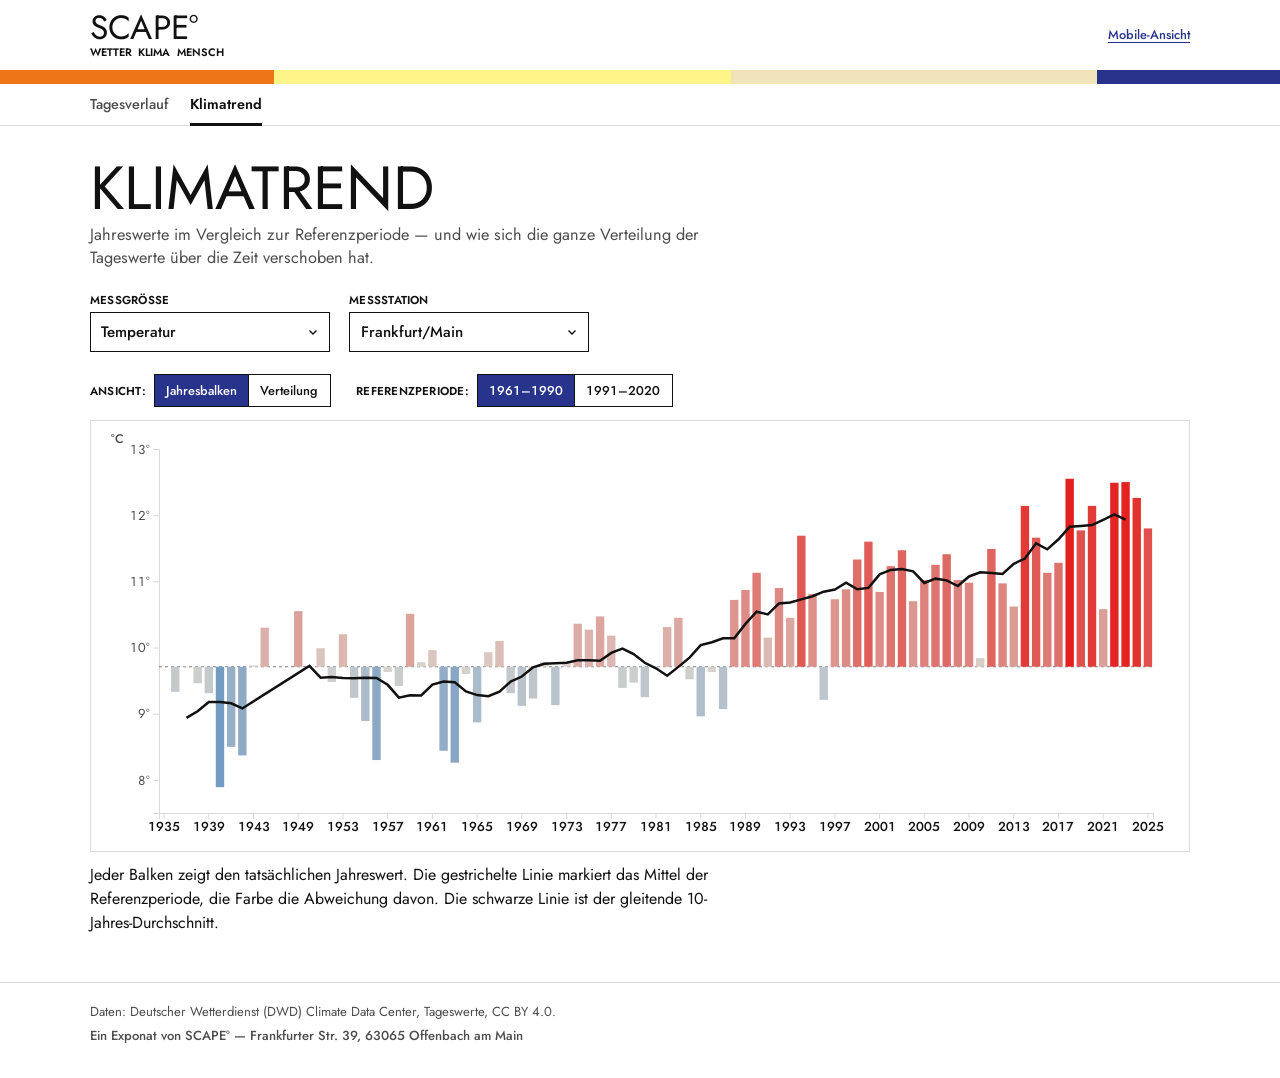
==== docs/trend.html @ 75c1dffa "Adapt UI to the SCAPE° corporate design - Text wordmark "SCAPE°" with the "Wetter Klima Mensch" clai" ====
<!DOCTYPE html>
<html lang="de">
<head>
<meta charset="UTF-8" />
<meta name="viewport" content="width=device-width, initial-scale=1.0" />
<title data-t="trend.pageTitle"></title>
<link rel="stylesheet" href="theme/theme.css" />
<link rel="stylesheet" href="css/style.css" />
<script>
  (function () {
    var mode;
    try {
      var stored = localStorage.getItem("scapeViewMode");
      mode = (stored === "mobile" || stored === "desktop") ? stored : null;
    } catch (e) {}
    if (!mode) {
      mode = window.matchMedia("(max-width: 699px)").matches ? "mobile" : "desktop";
    }
    document.documentElement.setAttribute("data-view", mode);
  })();
</script>
</head>
<body>

<div class="brand-bar">
  <div class="brand-wordmark">
    <span class="brand-logo" data-t-html="brand.nameHtml"></span>
    <span class="brand-sub" data-t="brand.claim"></span>
  </div>
  <button id="view-toggle" class="view-toggle" type="button"></button>
</div>

<div class="color-band" aria-hidden="true"><span></span><span></span><span></span><span></span></div>

<nav class="page-nav" data-t-aria="nav.ariaLabel">
  <a href="index.html" class="page-nav-link" data-t="nav.daily"></a>
  <a href="trend.html" class="page-nav-link active" aria-current="page" data-t="nav.trend"></a>
</nav>

<header class="app-header">
  <h1 data-t="trend.title"></h1>
  <p class="subtitle" data-t="trend.subtitle"></p>
</header>

<div class="picker-row">
  <div class="field-group">
    <label for="trend-variable-select" class="field-label" data-t="pickers.variable"></label>
    <select id="trend-variable-select" class="station-select">
      <option value="temperature" data-t="variables.temperature.label"></option>
      <option value="precipitation" data-t="variables.precipitation.label"></option>
      <option value="sunshine" data-t="variables.sunshine.label"></option>
    </select>
  </div>
  <div class="field-group">
    <label for="trend-station-select" class="field-label" data-t="pickers.station"></label>
    <select id="trend-station-select" class="station-select"></select>
  </div>
</div>

<main class="plot-shell">
  <div class="plot-toolbar">
    <div class="period-toggle-group">
      <span class="ref-period-label" data-t="trend.viewLabel"></span>
      <div class="period-toggle-row" id="trend-mode-toggle"></div>
    </div>
    <div class="period-toggle-group">
      <span class="ref-period-label" data-t="common.referencePeriodLabel"></span>
      <div class="period-toggle-row" id="trend-period-toggle"></div>
    </div>
    <div class="period-toggle-group" id="dist-season-group" style="display: none;">
      <span class="ref-period-label" data-t="trend.seasonLabel"></span>
      <div class="period-toggle-row season-toggle-row" id="dist-season-toggle"></div>
    </div>
  </div>

  <div class="chart-wrap" id="trend-annual-wrap">
    <svg id="trend-chart" role="img"></svg>
    <div id="trend-tooltip" class="tooltip" hidden></div>
  </div>
  <p class="compare-headline" id="trend-caption"></p>

  <div class="timeline-wrap" id="dist-timeline-wrap" style="display: none;">
    <div class="timeline-track-row">
      <span class="timeline-year-bound" id="dist-year-start">–</span>
      <input type="range" id="dist-year-slider" class="year-slider" min="0" max="0" value="0" step="1" data-t-aria="timeline.sliderAria" />
      <span class="timeline-year-bound" id="dist-year-end">–</span>
    </div>
    <div class="transport-controls">
      <button id="dist-prev-btn" class="step-btn" data-t-aria="timeline.prevAria">&#9664;</button>
      <button id="dist-play-btn" class="play-btn" data-t-aria="timeline.playAria">&#9654;</button>
      <button id="dist-next-btn" class="step-btn" data-t-aria="timeline.nextAria">&#9654;</button>
    </div>
  </div>

  <div class="chart-wrap" id="trend-distribution-wrap" style="display: none;">
    <div class="distribution-year-badge">
      <span class="num" id="distribution-year">–</span>
      <span class="sub" id="distribution-station-label"></span>
    </div>
    <svg id="distribution-chart" role="img"></svg>
  </div>
  <p class="compare-headline" id="dist-caption" style="display: none;"></p>
</main>

<footer class="app-footer">
  <p data-t="footer.data"></p>
  <p class="footer-scape" data-t="footer.credit"></p>
</footer>

<script src="theme/theme.js"></script>
<script src="content/texts.de.js"></script>
<script src="js/texts.js"></script>
<script src="js/vendor/d3.v7.min.js"></script>
<script src="js/variable-config.js"></script>
<script src="js/annual-trend-plot.js"></script>
<script src="js/distribution-plot.js"></script>
<script src="js/trend.js"></script>
</body>
</html>
---- docs/theme/theme.css ----
/* Design tokens for both pages, following the SCAPE° corporate design
   (Bureau Mitte für SCAPE°). css/style.css only references these variables,
   so restyling means editing this file alone. Chart data colours live in
   theme/theme.js, because the charts compute with them in JS.

   CD in short: black Founders Grotesk on white, flat rectangular colour
   fields that pair a strong tone with pastels, no rounded corners, no
   shadows or gradients. */

@font-face {
  font-family: "Jost";
  font-style: normal;
  font-weight: 100 900;
  font-display: swap;
  src: url("../fonts/jost-latin.woff2") format("woff2");
}

:root {
  /* Typeface ------------------------------------------------------------- */
  /* Founders Grotesk is the brand face; Jost is a free, similar geometric
     grotesque. Put "Founders Grotesk" first if you have a web licence. */
  --font: "Founders Grotesk", "Jost", "Futura", "Century Gothic", "Helvetica Neue", Arial, sans-serif;
  --heading-case: uppercase;  /* large headings and the wordmark claim */

  /* Surfaces ------------------------------------------------------------- */
  --surface: #ffffff;         /* page background, charts, controls */
  --highlight: #E0E5F5;       /* readout strip (year, mean, deviation) */
  --panel: #F2E4BA;           /* period comparison section */
  --panel-alt: #FDF6B7;       /* hover fill on controls */

  /* Ink (text) ----------------------------------------------------------- */
  --ink: #111111;             /* primary text, reference line in charts */
  --ink-muted: #4d4d4d;       /* secondary text, labels (8.4:1 on white) */
  --ink-inverse: #ffffff;     /* text on accent/ink backgrounds */

  /* Rules ---------------------------------------------------------------- */
  --rule: #111111;            /* outlines of controls and panels */
  --rule-soft: #d9d9d9;       /* chart frames, gridlines, separators */

  /* Interaction ---------------------------------------------------------- */
  --accent: #28348B;          /* active toggle, slider, play button, links */
  --accent-hover: #0253A0;
  --focus: #EE7518;           /* keyboard focus ring */

  /* Overlays ------------------------------------------------------------- */
  --backdrop: rgba(17, 17, 17, 0.45);
  --shadow: none;
  --tooltip-bg: #111111;
  --tooltip-ink: #ffffff;
  --tooltip-cold: #98B8DD;    /* "coldest/least" line in day tooltips */
  --tooltip-warm: #EF887F;    /* "warmest/most" line in day tooltips */

  /* Colour band under the brand bar (CD "Gestaltungsebene 1") ------------ */
  --band-1: #EE7518;
  --band-2: #FFF487;
  --band-3: #F2E4BA;
  --band-4: #28348B;

  /* Shape ---------------------------------------------------------------- */
  --radius-sm: 0;             /* buttons, inputs, segmented controls */
  --radius: 0;                /* panels, charts, dialogs */
  --tap: 44px;                /* minimum comfortable touch target */
}
---- docs/css/style.css ----
/* Layout and components for both pages. Every colour, font, radius and
   shadow is a variable from theme/theme.css - change the look there, not
   here. */

* { box-sizing: border-box; }

html, body {
  margin: 0;
  padding: 0;
  background: var(--surface);
  color: var(--ink);
  font-family: var(--font);
  -webkit-tap-highlight-color: transparent;
}

p { margin: 0; }

:focus-visible { outline: 2px solid var(--focus); outline-offset: 2px; }

/* ==========================================================================
   Base styles = mobile / vertical phone (the primary target).
   Everything under [data-view="desktop"] further down overrides these for
   larger screens or when a visitor explicitly picks the desktop view.
   ========================================================================== */

/* ---- Brand bar ---------------------------------------------------------- */

.brand-bar {
  display: flex;
  align-items: center;
  justify-content: space-between;
  gap: 0.5rem;
  padding: 0.7rem 1rem 0.6rem;
}

.brand-wordmark {
  display: inline-flex;
  flex-direction: column;
  min-width: 0;
}

.brand-logo {
  font-weight: 400;
  font-size: 1.6rem;
  line-height: 0.95;
  letter-spacing: 0.005em;
  white-space: nowrap;
}

/* The claim runs across the full width of the wordmark, as in the CD. */
.brand-sub {
  margin-top: 0.2rem;
  font-size: 0.55rem;
  font-weight: 600;
  line-height: 1;
  text-transform: var(--heading-case);
  text-align: justify;
  text-align-last: justify;
  white-space: nowrap;
  word-spacing: 0.3em;
}

/* ---- Colour band -------------------------------------------------------- */

.color-band {
  display: flex;
  height: 10px;
}
.color-band span:nth-child(1) { flex: 3; background: var(--band-1); }
.color-band span:nth-child(2) { flex: 5; background: var(--band-2); }
.color-band span:nth-child(3) { flex: 4; background: var(--band-3); }
.color-band span:nth-child(4) { flex: 2; background: var(--band-4); }

.view-toggle {
  appearance: none;
  border: none;
  background: none;
  color: var(--accent);
  padding: 0.4rem 0;
  font-family: var(--font);
  font-weight: 500;
  font-size: 0.8rem;
  text-decoration: underline;
  text-underline-offset: 3px;
  cursor: pointer;
  flex: none;
  white-space: nowrap;
}
.view-toggle:hover { color: var(--accent-hover); }

/* ---- Page tabs ---------------------------------------------------------- */

.page-nav {
  display: flex;
  gap: 1.4rem;
  padding: 0 1rem;
  border-bottom: 1px solid var(--rule-soft);
}

.page-nav-link {
  text-decoration: none;
  font-weight: 500;
  font-size: 0.9rem;
  color: var(--ink-muted);
  padding: 0.65rem 0 0.55rem;
  border-bottom: 3px solid transparent;
  margin-bottom: -1px;
}
.page-nav-link:hover { color: var(--ink); }
.page-nav-link.active { color: var(--ink); font-weight: 600; border-bottom-color: var(--ink); }

/* ---- Header and pickers ------------------------------------------------- */

.app-header {
  padding: 1rem 1rem 0.2rem;
}

.app-header h1 {
  margin: 0;
  font-weight: 400;
  font-size: clamp(1.7rem, 8vw, 2.2rem);
  line-height: 1;
  text-transform: var(--heading-case);
}

.subtitle {
  margin-top: 0.3rem;
  max-width: 40rem;
  color: var(--ink-muted);
  font-size: 0.88rem;
  line-height: 1.4;
}

.picker-row {
  display: flex;
  flex-wrap: wrap;
  align-items: flex-end;
  gap: 0.6rem;
  padding: 0.8rem 1rem 0.4rem;
}

.field-group {
  display: flex;
  flex-direction: column;
  align-items: flex-start;
  gap: 0.25rem;
  flex: 1 1 0;
  min-width: 8rem;
}

.field-label {
  font-size: 0.72rem;
  font-weight: 600;
  letter-spacing: 0.02em;
  text-transform: var(--heading-case);
  color: var(--ink);
}

.field-with-info {
  display: flex;
  align-items: center;
  gap: 0.35rem;
  width: 100%;
}

.station-select {
  appearance: none;
  -webkit-appearance: none;
  border: 1px solid var(--rule);
  background: var(--surface) url("data:image/svg+xml,%3Csvg xmlns='http://www.w3.org/2000/svg' viewBox='0 0 20 20'%3E%3Cpath fill='none' stroke='%23111111' stroke-width='2' d='M5 8l5 5 5-5'/%3E%3C/svg%3E") no-repeat right 0.55rem center / 14px;
  color: var(--ink);
  padding: 0.45rem 1.9rem 0.45rem 0.65rem;
  min-height: 40px;
  width: 100%;
  border-radius: var(--radius-sm);
  font-family: var(--font);
  font-weight: 500;
  font-size: 0.9rem;
  cursor: pointer;
  overflow: hidden;
  text-overflow: ellipsis;
  white-space: nowrap;
}
.station-select:hover { background-color: var(--panel-alt); }

.info-btn {
  appearance: none;
  flex: none;
  width: 40px;
  height: 40px;
  border-radius: var(--radius-sm);
  border: 1px solid var(--rule);
  background: var(--surface);
  color: var(--ink);
  font-family: var(--font);
  font-weight: 600;
  font-size: 0.9rem;
  line-height: 1;
  cursor: pointer;
  display: flex;
  align-items: center;
  justify-content: center;
}
.info-btn:hover { background: var(--panel-alt); }

.info-btn.small {
  width: 28px;
  height: 28px;
  font-size: 0.8rem;
}

/* ---- Info dialog -------------------------------------------------------- */

.info-popover-backdrop {
  position: fixed;
  inset: 0;
  background: var(--backdrop);
  z-index: 20;
}

.info-popover {
  position: fixed;
  left: 0.75rem;
  right: 0.75rem;
  top: 50%;
  transform: translateY(-50%);
  max-width: 28rem;
  margin: 0 auto;
  background: var(--surface);
  border: 1px solid var(--rule);
  border-top: 10px solid var(--band-1);
  border-radius: var(--radius);
  box-shadow: var(--shadow);
  padding: 0.9rem 1.1rem 1.1rem;
  z-index: 21;
}

.info-popover-header {
  display: flex;
  align-items: flex-start;
  justify-content: space-between;
  gap: 0.6rem;
  margin-bottom: 0.6rem;
}

.info-popover-title {
  font-weight: 600;
  font-size: 1.05rem;
  color: var(--ink);
}

.info-popover-close {
  appearance: none;
  border: none;
  background: none;
  color: var(--ink-muted);
  font-size: 1.4rem;
  line-height: 1;
  cursor: pointer;
  padding: 0 0.2rem;
  flex: none;
}
.info-popover-close:hover { color: var(--ink); }

.info-popover-body {
  font-size: 0.9rem;
  line-height: 1.55;
  color: var(--ink-muted);
  max-height: 60vh;
  overflow-y: auto;
}
.info-popover-body p { margin: 0 0 0.7rem; }
.info-popover-body p:last-child { margin-bottom: 0; }
.info-popover-body p strong { color: var(--ink); }

.info-popover-dl {
  margin: 0;
  display: grid;
  grid-template-columns: auto 1fr;
}
.info-popover-dl dt,
.info-popover-dl dd {
  padding: 0.4rem 0;
  border-bottom: 1px solid var(--rule-soft);
}
.info-popover-dl dt { color: var(--ink-muted); padding-right: 1rem; }
.info-popover-dl dd {
  margin: 0;
  color: var(--ink);
  font-weight: 500;
  text-align: right;
  font-variant-numeric: tabular-nums;
}

/* ---- Main area ---------------------------------------------------------- */

.plot-shell {
  padding: 0 1rem 2rem;
}

.plot-toolbar {
  display: flex;
  flex-direction: column;
  align-items: flex-start;
  gap: 0.6rem;
  margin: 0.6rem 0 0.6rem;
}

.period-toggle-group {
  display: flex;
  align-items: center;
  gap: 0.5rem;
  flex-wrap: wrap;
}

.ref-period-label {
  font-size: 0.72rem;
  font-weight: 600;
  letter-spacing: 0.02em;
  text-transform: var(--heading-case);
  color: var(--ink);
  white-space: nowrap;
}

/* Segmented control: the buttons of one group share a single outline. */
.period-toggle-row {
  display: inline-flex;
  flex-wrap: nowrap;
  border: 1px solid var(--rule);
  border-radius: var(--radius-sm);
  overflow: hidden;
}

/* Five seasons don't fit in one row on narrow screens. */
.period-toggle-row.season-toggle-row { flex-wrap: wrap; }

.period-toggle-btn {
  appearance: none;
  font-family: var(--font);
  font-weight: 500;
  font-size: 0.8rem;
  color: var(--ink);
  background: var(--surface);
  border: none;
  border-left: 1px solid var(--rule);
  padding: 0.38rem 0.7rem;
  cursor: pointer;
  white-space: nowrap;
  font-variant-numeric: tabular-nums;
}
.period-toggle-btn:first-child { border-left: none; }
.period-toggle-btn:hover { color: var(--ink); background: var(--panel-alt); }
.period-toggle-btn.active { color: var(--ink-inverse); background: var(--accent); }
.period-toggle-btn:focus-visible { outline-offset: -3px; }

/* ---- Readout strip (year, mean, deviation) ------------------------------ */

.deviation-badge {
  background: var(--highlight);
  padding: 0.55rem 0.9rem;
  display: flex;
  align-items: center;
  justify-content: space-between;
  gap: 0.6rem;
  width: 100%;
}

/* Fixed-width numeric slots so the badge never resizes as the slider moves
   through years/stations with differing digit counts or +/- signs. */
.deviation-year {
  flex: none;
  min-width: 2.8rem;
  font-size: 1.15rem;
  font-weight: 600;
  color: var(--ink);
  font-variant-numeric: tabular-nums;
}

.deviation-stats {
  display: flex;
  gap: 1.2rem;
  justify-content: flex-end;
}

.stat-block {
  display: flex;
  flex-direction: column;
  align-items: flex-end;
  text-align: right;
}

.stat-label {
  font-size: 0.72rem;
  color: var(--ink);
}

.deviation-mean,
.deviation-value {
  display: inline-block;
  min-width: 7.5ch;
  font-size: clamp(1.15rem, 5.5vw, 1.5rem);
  font-weight: 600;
  line-height: 1.15;
  font-variant-numeric: tabular-nums;
}
.deviation-mean { color: var(--ink); }

/* ---- Legends ------------------------------------------------------------ */

.colorbar-row,
.bar-legend-row {
  display: flex;
  flex-wrap: wrap;
  align-items: center;
  gap: 0.4rem 0.6rem;
  font-size: 0.78rem;
  color: var(--ink-muted);
  margin-bottom: 0.4rem;
}

#legend-gradient { display: block; }

.colorbar-vs {
  display: inline-flex;
  align-items: center;
  gap: 0.3rem;
  white-space: nowrap;
}

.line-swatch {
  display: inline-block;
  width: 16px;
  height: 0;
  border-top: 2.5px solid var(--ink);
}

.bar-legend-row { gap: 1.2rem; }
.bar-legend-item { display: inline-flex; align-items: center; gap: 0.4rem; }
.bar-legend-item .swatch-box {
  display: inline-block;
  width: 12px;
  height: 12px;
}

/* ---- Charts ------------------------------------------------------------- */

.chart-wrap {
  position: relative;
  background: var(--surface);
  border: 1px solid var(--rule-soft);
  border-radius: var(--radius);
  padding: 0.4rem 0.3rem;
}

#chart,
#chart-bar,
#trend-chart,
#distribution-chart {
  width: 100%;
  height: clamp(300px, 46vh, 420px);
  display: block;
  touch-action: pan-y;
}

.month-group-overlay,
.trend-bar-overlay { fill: transparent; cursor: pointer; }

.bar-period { opacity: 0.6; }

.year-strand {
  fill: none;
  stroke-width: 1.1;
  opacity: 0.27;
  transition: opacity 0.2s ease, stroke-width 0.2s ease;
}
.year-strand.dimmed { opacity: 0.043; }
.year-strand.highlighted { opacity: 1; stroke-width: 2.6; }

.anomaly-area { pointer-events: none; opacity: 0.16; }

.period-line { fill: none; stroke-width: 2.5; stroke: var(--ink); }

.zero-line {
  stroke: var(--ink-muted);
  stroke-width: 1;
  stroke-dasharray: 3 3;
  opacity: 0.7;
}

.trend-line { stroke: var(--ink); stroke-width: 2.5; }

.dist-ref-area { fill: var(--ink-muted); opacity: 0.08; stroke: none; }
.dist-ref-line { fill: none; stroke: var(--ink-muted); stroke-width: 2; stroke-dasharray: 5 4; }
.dist-year-area { opacity: 0.85; }
.dist-year-line { fill: none; stroke: var(--ink); stroke-width: 2.5; }

.dist-mean-line {
  stroke: var(--ink);
  stroke-width: 1.5;
  stroke-dasharray: 1 3;
  stroke-linecap: round;
  opacity: 0.8;
}
.dist-mean-label { fill: var(--ink); font-family: var(--font); font-size: 11px; font-weight: 600; }

.distribution-year-badge {
  position: absolute;
  top: 0.6rem;
  right: 0.7rem;
  text-align: right;
  pointer-events: none;
}
.distribution-year-badge .num {
  display: block;
  font-size: clamp(1.6rem, 8vw, 2.2rem);
  font-weight: 600;
  color: var(--ink);
  line-height: 1;
  font-variant-numeric: tabular-nums;
}
.distribution-year-badge .sub {
  display: block;
  margin-top: 0.2rem;
  font-size: 0.72rem;
  color: var(--ink-muted);
}

.axis text { fill: var(--ink-muted); font-family: var(--font); font-size: 12px; font-variant-numeric: tabular-nums; }
.axis path, .axis line { stroke: var(--rule-soft); }
.axis.month-axis text { fill: var(--ink); font-size: 11px; font-weight: 500; }
.axis-unit-label { fill: var(--ink-muted); font-family: var(--font); font-size: 11.5px; font-weight: 500; }

.day-guide {
  stroke: var(--ink);
  stroke-width: 1;
  stroke-dasharray: 3 3;
  opacity: 0.4;
  pointer-events: none;
}

.tooltip {
  position: absolute;
  pointer-events: none;
  background: var(--tooltip-bg);
  color: var(--tooltip-ink);
  border-radius: var(--radius-sm);
  padding: 0.5rem 0.7rem;
  font-size: 0.8rem;
  line-height: 1.4;
  max-width: 200px;
  font-variant-numeric: tabular-nums;
  z-index: 5;
}
.tooltip b { font-weight: 600; }
.tooltip .tt-cold { color: var(--tooltip-cold); }
.tooltip .tt-warm { color: var(--tooltip-warm); }

.hint-btn {
  appearance: none;
  display: inline-block;
  margin: 0.5rem 0 0;
  border: none;
  background: none;
  color: var(--accent);
  font-family: var(--font);
  font-size: 0.85rem;
  font-weight: 500;
  text-decoration: underline;
  text-underline-offset: 3px;
  cursor: pointer;
  padding: 0.2rem 0;
}
.hint-btn:hover { color: var(--accent-hover); }

/* ---- Timeline ----------------------------------------------------------- */

.timeline-wrap {
  display: flex;
  flex-direction: column;
  align-items: stretch;
  gap: 0.5rem;
  margin-bottom: 0.7rem;
  padding: 0.5rem 0;
  border-top: 1px solid var(--rule-soft);
  border-bottom: 1px solid var(--rule-soft);
}

.timeline-track-row {
  display: flex;
  align-items: center;
  gap: 0.6rem;
}

.timeline-year-bound {
  flex: none;
  font-size: 0.78rem;
  color: var(--ink-muted);
  font-variant-numeric: tabular-nums;
}

.transport-controls {
  display: flex;
  align-items: center;
  justify-content: center;
  gap: 0.4rem;
}

.play-btn,
.step-btn {
  appearance: none;
  height: 36px;
  border-radius: var(--radius-sm);
  font-size: 0.75rem;
  cursor: pointer;
  flex: none;
  display: flex;
  align-items: center;
  justify-content: center;
}

.play-btn {
  width: 52px;
  border: none;
  background: var(--accent);
  color: var(--ink-inverse);
  font-size: 0.85rem;
}
.play-btn:hover { background: var(--accent-hover); }
.play-btn.playing { background: var(--ink); }

.step-btn {
  width: 40px;
  border: 1px solid var(--rule);
  background: var(--surface);
  color: var(--ink);
}
.step-btn:hover { background: var(--panel-alt); }

.year-slider {
  flex: 1 1 auto;
  min-width: 0;
  accent-color: var(--accent);
  height: 6px;
}

/* ---- Period comparison -------------------------------------------------- */

.compare {
  margin: 2rem -1rem 0;
  padding: 1.2rem 1rem 1.3rem;
  background: var(--panel);
}

.compare h2 {
  margin: 0 0 0.4rem;
  font-size: 1.3rem;
  font-weight: 400;
  line-height: 1.05;
  text-transform: var(--heading-case);
}

.compare-headline {
  margin: 0 0 0.9rem;
  max-width: 40rem;
  font-size: 0.92rem;
  line-height: 1.5;
  color: var(--ink);
}
.compare-headline strong { color: var(--ink); font-weight: 600; }

/* Captions under the trend charts reuse .compare-headline. */
.chart-wrap + .compare-headline { margin-top: 0.7rem; }

.compare-legend {
  display: flex;
  flex-wrap: wrap;
  gap: 1.2rem;
  margin-bottom: 0.6rem;
  font-size: 0.8rem;
  color: var(--ink-muted);
}
.compare-legend-item { display: inline-flex; align-items: center; gap: 0.4rem; }
.compare-legend-item .swatch-line {
  display: inline-block;
  width: 18px;
  height: 0;
  border-top: 3px solid currentColor;
}
.compare-legend-item .swatch-box {
  display: inline-block;
  width: 12px;
  height: 12px;
  background: currentColor;
}

.compare-chart { width: 100%; height: auto; display: block; }

/* ---- Methodology links -------------------------------------------------- */

.methodology-links {
  display: flex;
  flex-direction: column;
  align-items: stretch;
  gap: 0.5rem;
  margin-top: 1.6rem;
}

.methodology-link-btn {
  appearance: none;
  border: 1px solid var(--rule);
  background: var(--surface);
  color: var(--ink);
  font-family: var(--font);
  font-weight: 500;
  font-size: 0.88rem;
  border-radius: var(--radius-sm);
  padding: 0.65rem 0.9rem;
  cursor: pointer;
  text-align: left;
  display: flex;
  justify-content: space-between;
  align-items: center;
  gap: 0.8rem;
}
.methodology-link-btn::after { content: "→"; }
.methodology-link-btn:hover { background: var(--panel-alt); }

/* ---- Footer ------------------------------------------------------------- */

.app-footer {
  color: var(--ink-muted);
  font-size: 0.78rem;
  line-height: 1.5;
  padding: 1.2rem 1rem 2rem;
  border-top: 1px solid var(--rule-soft);
}
.footer-scape { margin-top: 0.3rem; font-weight: 500; }

/* ==========================================================================
   Desktop view - applied when the viewport is wide (auto-detected) or when
   a visitor has explicitly picked the desktop view via the toggle button.
   Content sits in a left-aligned column of at most 1100px.
   ========================================================================== */

:root[data-view="desktop"] {
  --gutter: clamp(1rem, 4vw, 3rem);
}

:root[data-view="desktop"] .brand-bar,
:root[data-view="desktop"] .page-nav,
:root[data-view="desktop"] .app-header,
:root[data-view="desktop"] .picker-row,
:root[data-view="desktop"] .plot-shell,
:root[data-view="desktop"] .app-footer {
  padding-left: max(var(--gutter), calc((100% - 1100px) / 2));
  padding-right: max(var(--gutter), calc((100% - 1100px) / 2));
}

:root[data-view="desktop"] .brand-bar { padding-top: 0.75rem; padding-bottom: 0.75rem; }
:root[data-view="desktop"] .brand-logo { font-size: 2.1rem; }
:root[data-view="desktop"] .brand-sub { font-size: 0.68rem; }
:root[data-view="desktop"] .color-band { height: 14px; }

:root[data-view="desktop"] .app-header { padding-top: 2rem; }
:root[data-view="desktop"] .app-header h1 { font-size: clamp(2.6rem, 5vw, 3.8rem); }
:root[data-view="desktop"] .subtitle { font-size: 1.02rem; }

:root[data-view="desktop"] .picker-row { gap: 1.2rem; padding-top: 1.2rem; }
:root[data-view="desktop"] .field-group { flex: 0 0 auto; }
:root[data-view="desktop"] .station-select { width: auto; min-width: 15rem; font-size: 0.95rem; }

:root[data-view="desktop"] .plot-toolbar {
  flex-direction: row;
  align-items: center;
  flex-wrap: wrap;
  gap: 1rem 1.6rem;
  margin: 1rem 0 0.8rem;
}

:root[data-view="desktop"] .deviation-badge {
  flex: 0 0 auto;
  width: 26rem;
  padding: 0.6rem 1.1rem;
}

:root[data-view="desktop"] .deviation-mean,
:root[data-view="desktop"] .deviation-value { font-size: clamp(1.5rem, 3vw, 1.85rem); }

:root[data-view="desktop"] .chart-wrap { padding: 0.5rem clamp(0.25rem, 2vw, 1rem); }
:root[data-view="desktop"] #chart { height: clamp(340px, 55vh, 560px); }

:root[data-view="desktop"] .axis text { font-size: 13px; }
:root[data-view="desktop"] .axis.month-axis text { font-size: 13px; }
:root[data-view="desktop"] .axis-unit-label { font-size: 12.5px; }

:root[data-view="desktop"] .tooltip { padding: 0.55rem 0.8rem; font-size: 0.85rem; max-width: 230px; }

:root[data-view="desktop"] .timeline-wrap {
  flex-direction: row;
  align-items: center;
  gap: 1.2rem;
}
:root[data-view="desktop"] .timeline-track-row { flex: 1 1 auto; }
:root[data-view="desktop"] .transport-controls { flex: none; }

:root[data-view="desktop"] .info-popover {
  left: 50%;
  right: auto;
  width: 32rem;
  max-width: calc(100% - 2rem);
  transform: translate(-50%, -50%);
}

:root[data-view="desktop"] .compare { margin: 2.6rem 0 0; padding: 1.6rem clamp(1rem, 3vw, 2rem) 1.8rem; }
:root[data-view="desktop"] .compare h2 { font-size: 1.8rem; }
:root[data-view="desktop"] .compare-headline { font-size: 1rem; }

:root[data-view="desktop"] .methodology-links { flex-direction: row; margin-top: 2rem; }
:root[data-view="desktop"] .methodology-link-btn { flex: 0 1 22rem; }

:root[data-view="desktop"] .app-footer { font-size: 0.82rem; }
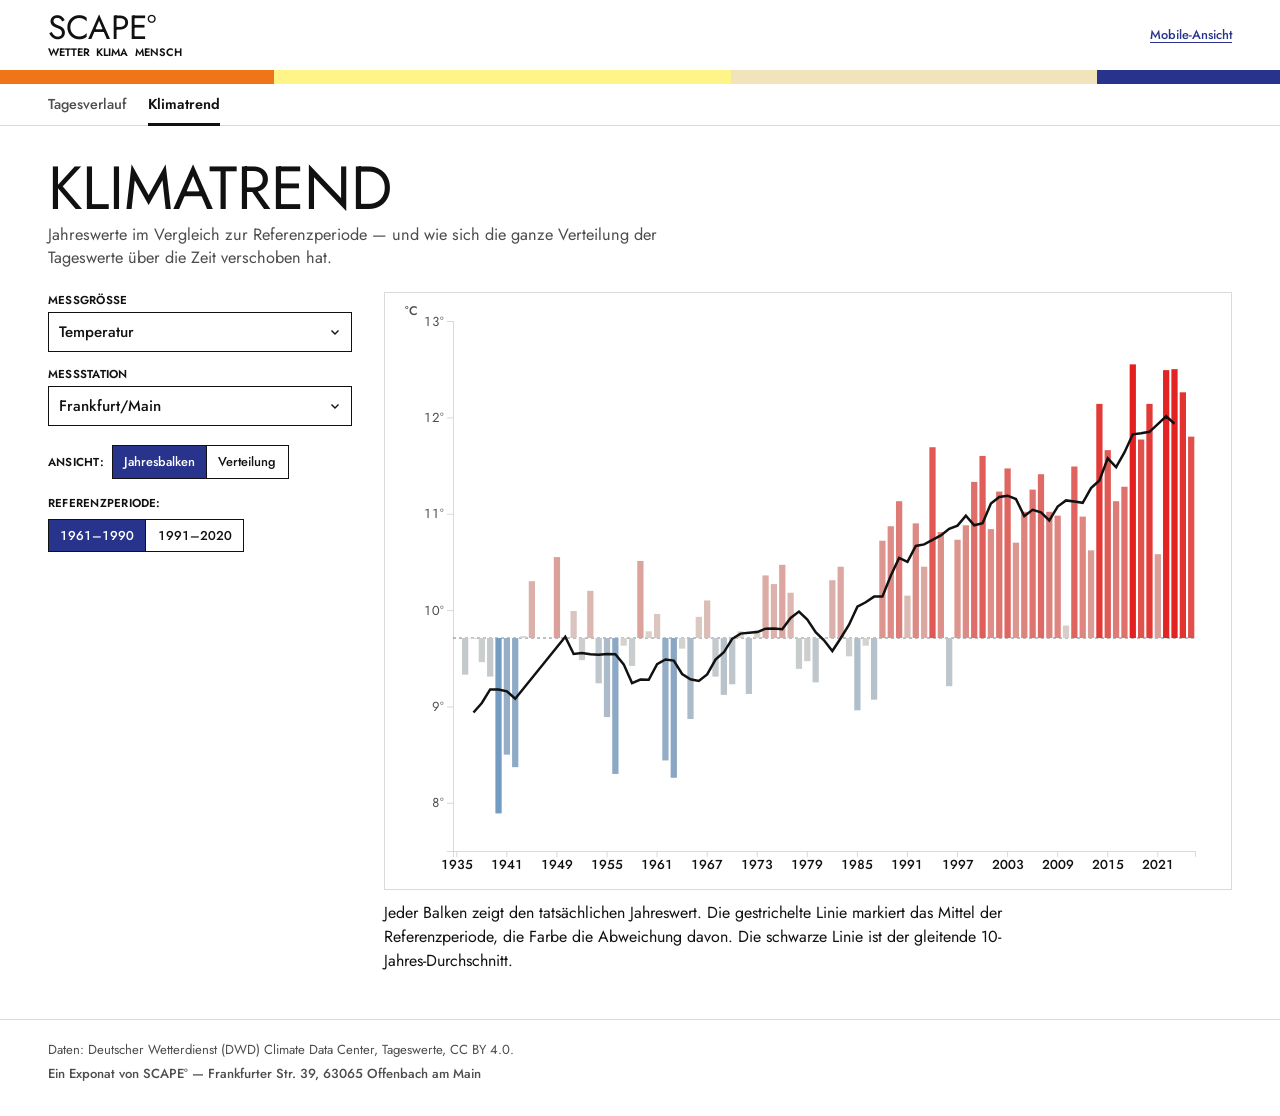
==== commit b2e4800b: "Desktop: controls in a sidebar, chart fills the rest of the screen The desktop view no longer just w" ====
--- a/docs/trend.html
+++ b/docs/trend.html
@@ -42,6 +42,7 @@
   <p class="subtitle" data-t="trend.subtitle"></p>
 </header>
 
+<div class="workspace">
 <div class="picker-row">
   <div class="field-group">
     <label for="trend-variable-select" class="field-label" data-t="pickers.variable"></label>
@@ -101,6 +102,7 @@
   </div>
   <p class="compare-headline" id="dist-caption" style="display: none;"></p>
 </main>
+</div>
 
 <footer class="app-footer">
   <p data-t="footer.data"></p>
--- a/docs/css/style.css
+++ b/docs/css/style.css
@@ -739,7 +739,7 @@
 /* ==========================================================================
    Desktop view - applied when the viewport is wide (auto-detected) or when
    a visitor has explicitly picked the desktop view via the toggle button.
-   Content sits in a left-aligned column of at most 1100px.
+   Content sits in a centred column of at most 1320px.
    ========================================================================== */
 
 :root[data-view="desktop"] {
@@ -752,8 +752,8 @@
 :root[data-view="desktop"] .picker-row,
 :root[data-view="desktop"] .plot-shell,
 :root[data-view="desktop"] .app-footer {
-  padding-left: max(var(--gutter), calc((100% - 1100px) / 2));
-  padding-right: max(var(--gutter), calc((100% - 1100px) / 2));
+  padding-left: max(var(--gutter), calc((100% - 1320px) / 2));
+  padding-right: max(var(--gutter), calc((100% - 1320px) / 2));
 }
 
 :root[data-view="desktop"] .brand-bar { padding-top: 0.75rem; padding-bottom: 0.75rem; }
@@ -819,3 +819,53 @@
 :root[data-view="desktop"] .methodology-link-btn { flex: 0 1 22rem; }
 
 :root[data-view="desktop"] .app-footer { font-size: 0.82rem; }
+
+
+/* ==========================================================================
+   Desktop workspace: the controls move into a sidebar on the left, the chart
+   takes the rest of the width and the height of the screen. The comparison
+   section and the methodology links run full width below.
+   (.plot-shell turns into "display: contents", so its children become cells
+   of the .workspace grid.)
+   ========================================================================== */
+:root[data-view="desktop"] .workspace {
+  display: grid;
+  grid-template-columns: 19rem minmax(0, 1fr);
+  column-gap: 2rem;
+  align-items: start;
+  padding: 1.2rem max(var(--gutter), calc((100% - 1320px) / 2)) 2rem;
+}
+:root[data-view="desktop"] .workspace .picker-row,
+:root[data-view="desktop"] .workspace .plot-shell { padding: 0; }
+:root[data-view="desktop"] .workspace .plot-shell { display: contents; }
+:root[data-view="desktop"] .workspace > .picker-row,
+:root[data-view="desktop"] .workspace .plot-toolbar,
+:root[data-view="desktop"] .workspace .timeline-wrap,
+:root[data-view="desktop"] .workspace .colorbar-row,
+:root[data-view="desktop"] .workspace .bar-legend-row,
+:root[data-view="desktop"] .workspace .hint-btn { grid-column: 1; }
+:root[data-view="desktop"] .workspace .chart-wrap { grid-column: 2; grid-row: 1 / span 7; }
+:root[data-view="desktop"] .workspace .chart-wrap + .compare-headline { grid-column: 2; }
+:root[data-view="desktop"] .workspace .compare,
+:root[data-view="desktop"] .workspace .methodology-links { grid-column: 1 / -1; }
+
+:root[data-view="desktop"] .workspace .picker-row { flex-direction: column; align-items: stretch; gap: 0.9rem; }
+:root[data-view="desktop"] .workspace .field-group { flex: 1 1 auto; }
+:root[data-view="desktop"] .workspace .station-select { width: 100%; min-width: 0; }
+:root[data-view="desktop"] .workspace .plot-toolbar { flex-direction: column; align-items: stretch; margin: 1.2rem 0 1rem; }
+:root[data-view="desktop"] .workspace .deviation-badge { flex: none; width: 100%; min-width: 0; box-sizing: border-box; flex-wrap: wrap; }
+:root[data-view="desktop"] .workspace .deviation-stats { flex: 1 1 auto; justify-content: space-between; }
+:root[data-view="desktop"] .workspace .period-toggle-group { flex-wrap: wrap; }
+:root[data-view="desktop"] .workspace .timeline-wrap { flex-direction: column; align-items: stretch; }
+:root[data-view="desktop"] .workspace .transport-controls { align-self: center; }
+:root[data-view="desktop"] .workspace .colorbar-row,
+:root[data-view="desktop"] .workspace .bar-legend-row { flex-wrap: wrap; }
+
+:root[data-view="desktop"] .workspace #chart,
+:root[data-view="desktop"] .workspace #chart-bar,
+:root[data-view="desktop"] .workspace #trend-chart,
+:root[data-view="desktop"] .workspace #distribution-chart { height: clamp(420px, calc(100vh - 320px), 760px); }
+:root[data-view="desktop"] .workspace .deviation-stats { flex-wrap: wrap; gap: 0.4rem 1rem; min-width: 0; }
+:root[data-view="desktop"] .workspace .stat-block { min-width: 0; }
+:root[data-view="desktop"] .workspace .deviation-mean,
+:root[data-view="desktop"] .workspace .deviation-value { font-size: 1.5rem; }
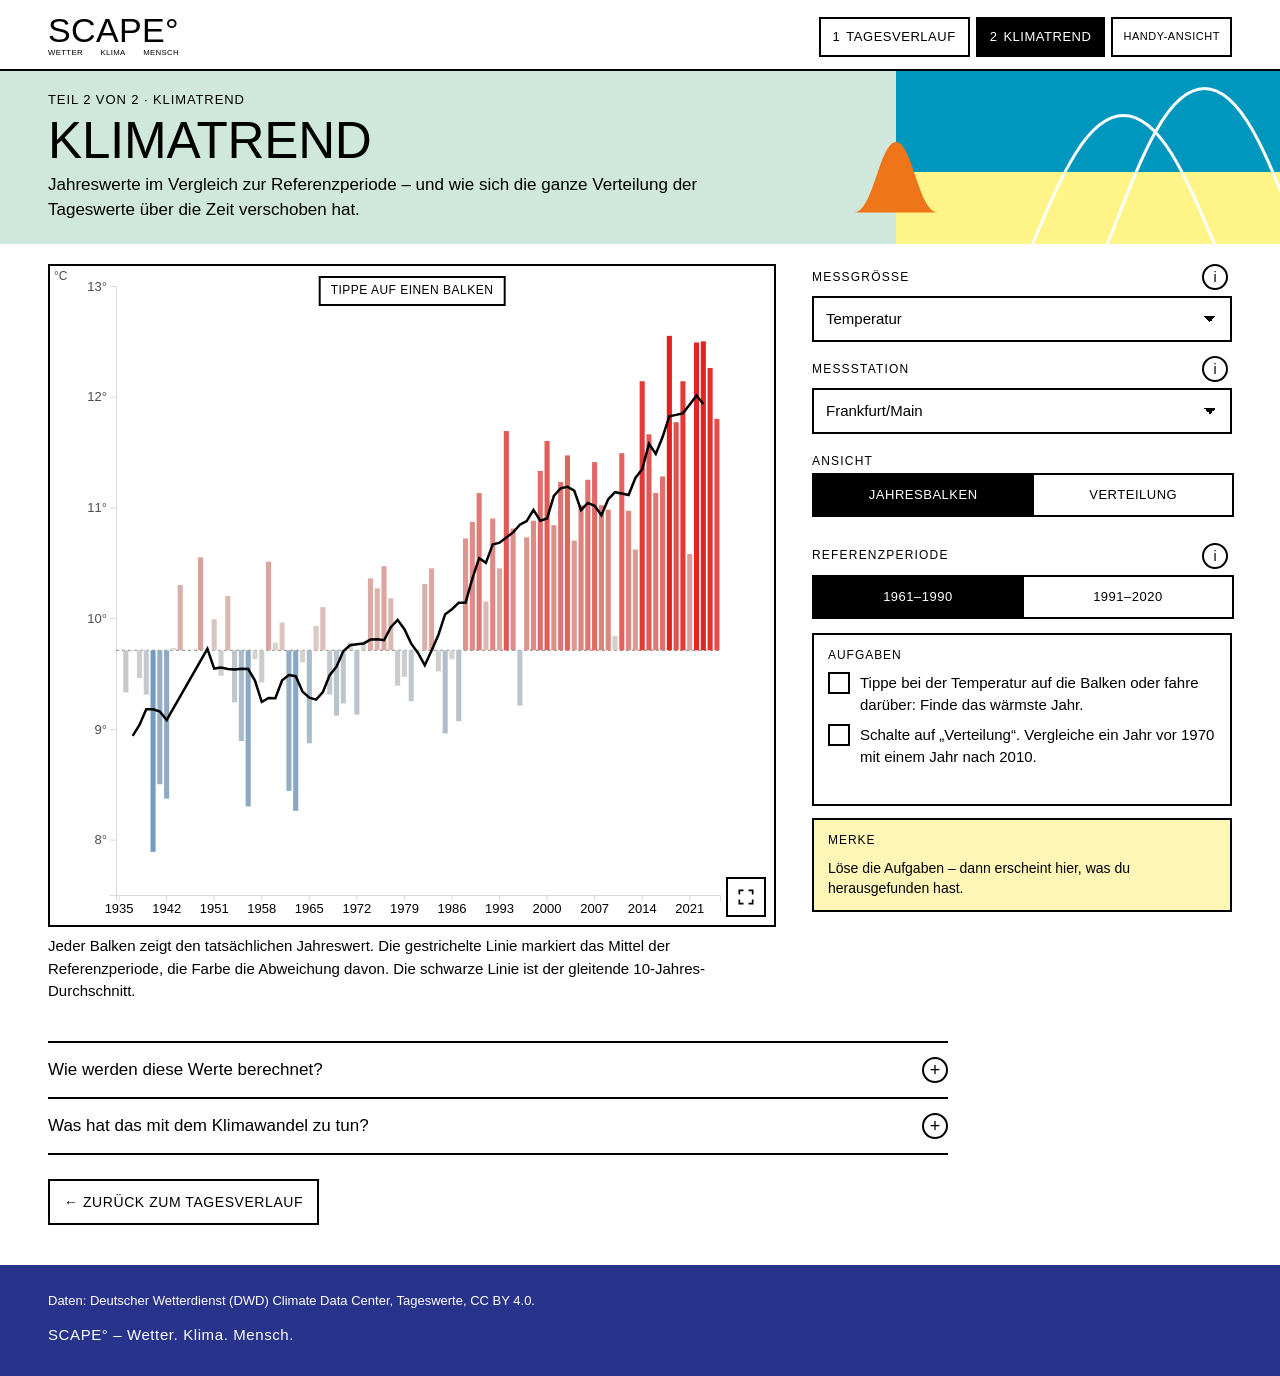
==== commit 887bcc73: "Klima ist Statistik: shared SCAPE° kit, poster site, tasks + Merke, info notes - poster-site skeleto" ====
--- a/docs/trend.html
+++ b/docs/trend.html
@@ -1,118 +1,161 @@
 <!DOCTYPE html>
 <html lang="de">
 <head>
-<meta charset="UTF-8" />
-<meta name="viewport" content="width=device-width, initial-scale=1.0" />
-<title data-t="trend.pageTitle"></title>
-<link rel="stylesheet" href="theme/theme.css" />
-<link rel="stylesheet" href="css/style.css" />
-<script>
-  (function () {
-    var mode;
-    try {
-      var stored = localStorage.getItem("scapeViewMode");
-      mode = (stored === "mobile" || stored === "desktop") ? stored : null;
-    } catch (e) {}
-    if (!mode) {
-      mode = window.matchMedia("(max-width: 699px)").matches ? "mobile" : "desktop";
-    }
-    document.documentElement.setAttribute("data-view", mode);
-  })();
-</script>
+<meta charset="UTF-8">
+<meta name="viewport" content="width=device-width, initial-scale=1, viewport-fit=cover">
+<title data-t="trend.pageTitle">Klimatrend</title>
+<meta name="description" content="">
+<!-- Structure only. Design: theme/ · texts: content/texts.de.js · layout: css/ · behaviour: js/ -->
+<script src="js/view.js" data-app="klimastatistik"></script>
+<link rel="stylesheet" href="theme/theme.css">
+<link rel="stylesheet" href="css/kit.css">
+<link rel="stylesheet" href="css/app.css">
 </head>
 <body>
 
-<div class="brand-bar">
-  <div class="brand-wordmark">
-    <span class="brand-logo" data-t-html="brand.nameHtml"></span>
-    <span class="brand-sub" data-t="brand.claim"></span>
+<header class="top">
+  <a class="logo" href="index.html" data-brand="logo"></a>
+  <div class="top-right">
+    <nav class="nav" data-t-aria="nav.ariaLabel">
+      <a href="index.html"><span class="num">1</span><span data-t="nav.daily"></span></a>
+      <a href="trend.html" aria-current="page"><span class="num">2</span><span data-t="nav.trend"></span></a>
+    </nav>
+    <button type="button" class="view-toggle"></button>
   </div>
-  <button id="view-toggle" class="view-toggle" type="button"></button>
-</div>
-
-<div class="color-band" aria-hidden="true"><span></span><span></span><span></span><span></span></div>
-
-<nav class="page-nav" data-t-aria="nav.ariaLabel">
-  <a href="index.html" class="page-nav-link" data-t="nav.daily"></a>
-  <a href="trend.html" class="page-nav-link active" aria-current="page" data-t="nav.trend"></a>
-</nav>
-
-<header class="app-header">
-  <h1 data-t="trend.title"></h1>
-  <p class="subtitle" data-t="trend.subtitle"></p>
 </header>
 
-<div class="workspace">
-<div class="picker-row">
-  <div class="field-group">
-    <label for="trend-variable-select" class="field-label" data-t="pickers.variable"></label>
-    <select id="trend-variable-select" class="station-select">
-      <option value="temperature" data-t="variables.temperature.label"></option>
-      <option value="precipitation" data-t="variables.precipitation.label"></option>
-      <option value="sunshine" data-t="variables.sunshine.label"></option>
-    </select>
-  </div>
-  <div class="field-group">
-    <label for="trend-station-select" class="field-label" data-t="pickers.station"></label>
-    <select id="trend-station-select" class="station-select"></select>
+<div class="poster small">
+  <div class="f f1"></div><div class="f f2"></div><div class="f f3"></div>
+  <svg class="l2" viewBox="0 0 120 120" aria-hidden="true">
+    <path d="M4,114 C30,114 38,20 60,20 C82,20 90,114 116,114 Z" fill="currentColor"/>
+  </svg>
+  <svg class="l3" viewBox="0 0 400 400" aria-hidden="true">
+    <path d="M0,330 C90,330 110,110 170,110 C230,110 250,330 340,330"/>
+    <path d="M60,330 C150,330 170,90 230,90 C290,90 310,330 400,330"/>
+  </svg>
+  <div class="poster-text">
+    <p class="kicker" data-t="trend.kicker"></p>
+    <h1 class="headline" data-t-html="trend.headline"></h1>
+    <p class="lead" data-t="trend.lead"></p>
   </div>
 </div>
 
-<main class="plot-shell">
-  <div class="plot-toolbar">
-    <div class="period-toggle-group">
-      <span class="ref-period-label" data-t="trend.viewLabel"></span>
-      <div class="period-toggle-row" id="trend-mode-toggle"></div>
+<main class="page">
+  <div class="lab">
+    <div class="lab-pre">
+      <div class="field">
+        <div class="field-head">
+          <label for="trend-variable-select" class="section-label" data-t="pickers.variable"></label>
+          <button type="button" class="info" aria-controls="variable-note" data-t-aria="pickers.variableInfoAria"></button>
+        </div>
+        <select id="trend-variable-select" class="select">
+          <option value="temperature" data-t="variables.temperature.label"></option>
+          <option value="precipitation" data-t="variables.precipitation.label"></option>
+          <option value="sunshine" data-t="variables.sunshine.label"></option>
+        </select>
+        <div class="info-note" id="variable-note" hidden></div>
+      </div>
+      <div class="field">
+        <div class="field-head">
+          <label for="trend-station-select" class="section-label" data-t="pickers.station"></label>
+          <button type="button" class="info" aria-controls="station-note" data-t-aria="pickers.stationInfoAria"></button>
+        </div>
+        <select id="trend-station-select" class="select"></select>
+        <div class="info-note" id="station-note" hidden></div>
+      </div>
+      <div class="field">
+        <span class="section-label" data-t="trend.viewLabel"></span>
+        <div class="seg" id="trend-mode-toggle"></div>
+      </div>
     </div>
-    <div class="period-toggle-group">
-      <span class="ref-period-label" data-t="common.referencePeriodLabel"></span>
-      <div class="period-toggle-row" id="trend-period-toggle"></div>
+
+    <div class="lab-stage">
+      <div class="stage-frame chart-frame" id="stage-frame">
+        <div class="chart-pane" id="trend-annual-wrap">
+          <svg id="trend-chart" class="chart" role="img"></svg>
+        </div>
+        <div class="chart-pane" id="trend-distribution-wrap" hidden>
+          <div class="distribution-year-badge">
+            <span class="num" id="distribution-year">–</span>
+            <span class="sub" id="distribution-station-label"></span>
+          </div>
+          <svg id="distribution-chart" class="chart" role="img"></svg>
+        </div>
+        <div id="trend-tooltip" class="tooltip" hidden></div>
+        <p class="load-error" id="load-error" hidden data-t="loadError"></p>
+      </div>
+      <p class="hint" id="trend-caption"></p>
+      <p class="hint" id="dist-caption" hidden></p>
     </div>
-    <div class="period-toggle-group" id="dist-season-group" style="display: none;">
-      <span class="ref-period-label" data-t="trend.seasonLabel"></span>
-      <div class="period-toggle-row season-toggle-row" id="dist-season-toggle"></div>
+
+    <div class="lab-post">
+      <div id="dist-timeline-wrap" hidden>
+        <div class="section-label" data-t="timeline.label"></div>
+        <div class="timeline">
+          <span class="year-bound" id="dist-year-start">–</span>
+          <input type="range" id="dist-year-slider" class="year-slider" min="0" max="0" value="0" step="1" data-t-aria="timeline.sliderAria">
+          <span class="year-bound" id="dist-year-end">–</span>
+        </div>
+        <div class="btn-row transport">
+          <button type="button" class="btn step" id="dist-prev-btn" data-t-aria="timeline.prevAria">&#9664;</button>
+          <button type="button" class="btn primary play" id="dist-play-btn" data-t-aria="timeline.playAria">
+            <svg class="i-play" viewBox="0 0 24 24" aria-hidden="true"><path d="M6 4l14 8-14 8V4z" fill="currentColor"/></svg>
+            <svg class="i-stop" viewBox="0 0 24 24" aria-hidden="true"><rect x="6" y="6" width="12" height="12" fill="currentColor"/></svg>
+            <span id="dist-play-label" data-t="timeline.play"></span>
+          </button>
+          <button type="button" class="btn step" id="dist-next-btn" data-t-aria="timeline.nextAria">&#9654;</button>
+        </div>
+      </div>
+
+      <div class="field">
+        <div class="field-head">
+          <span class="section-label" data-t="common.referencePeriodLabel"></span>
+          <button type="button" class="info" aria-controls="period-note" data-t-aria="common.periodInfoAria"></button>
+        </div>
+        <div class="seg" id="trend-period-toggle"></div>
+        <div class="info-note" id="period-note" hidden data-t-html="common.periodInfo"></div>
+      </div>
+      <div class="field" id="dist-season-group" hidden>
+        <span class="section-label" data-t="trend.seasonLabel"></span>
+        <div class="seg" id="dist-season-toggle"></div>
+      </div>
+
+      <div class="tasks" id="trend-tasks">
+        <h3 data-t="trend.tasks.title"></h3>
+        <ul>
+          <li data-task="warmest"><span class="box"></span><span data-t="trend.tasks.warmest"></span></li>
+          <li data-task="dist"><span class="box"></span><span data-t="trend.tasks.dist"></span></li>
+        </ul>
+        <p class="status" id="task-status" aria-live="polite"></p>
+      </div>
+      <div class="merke locked" data-for="trend-tasks">
+        <h3 data-t="trend.merke.title"></h3>
+        <p data-t="trend.merke.text"></p>
+        <span class="locked-note"></span>
+      </div>
     </div>
   </div>
 
-  <div class="chart-wrap" id="trend-annual-wrap">
-    <svg id="trend-chart" role="img"></svg>
-    <div id="trend-tooltip" class="tooltip" hidden></div>
-  </div>
-  <p class="compare-headline" id="trend-caption"></p>
-
-  <div class="timeline-wrap" id="dist-timeline-wrap" style="display: none;">
-    <div class="timeline-track-row">
-      <span class="timeline-year-bound" id="dist-year-start">–</span>
-      <input type="range" id="dist-year-slider" class="year-slider" min="0" max="0" value="0" step="1" data-t-aria="timeline.sliderAria" />
-      <span class="timeline-year-bound" id="dist-year-end">–</span>
-    </div>
-    <div class="transport-controls">
-      <button id="dist-prev-btn" class="step-btn" data-t-aria="timeline.prevAria">&#9664;</button>
-      <button id="dist-play-btn" class="play-btn" data-t-aria="timeline.playAria">&#9654;</button>
-      <button id="dist-next-btn" class="step-btn" data-t-aria="timeline.nextAria">&#9654;</button>
-    </div>
+  <div class="topics">
+    <details class="topic"><summary data-t="common.topics.calcTitle"></summary><div class="topic-body" id="topic-calc"></div></details>
+    <details class="topic"><summary data-t="common.topics.climateTitle"></summary><div class="topic-body" id="topic-climate"></div></details>
   </div>
 
-  <div class="chart-wrap" id="trend-distribution-wrap" style="display: none;">
-    <div class="distribution-year-badge">
-      <span class="num" id="distribution-year">–</span>
-      <span class="sub" id="distribution-station-label"></span>
-    </div>
-    <svg id="distribution-chart" role="img"></svg>
-  </div>
-  <p class="compare-headline" id="dist-caption" style="display: none;"></p>
+  <div class="next-part back"><a class="btn" href="index.html" data-t="trend.back"></a></div>
 </main>
-</div>
 
-<footer class="app-footer">
-  <p data-t="footer.data"></p>
-  <p class="footer-scape" data-t="footer.credit"></p>
+<footer class="foot">
+  <p class="sources" data-t="sources"></p>
+  <p class="brand-line" data-brand="line"></p>
 </footer>
 
 <script src="theme/theme.js"></script>
 <script src="content/texts.de.js"></script>
 <script src="js/texts.js"></script>
+<script src="js/brand.js"></script>
+<script src="js/kit.js"></script>
 <script src="js/vendor/d3.v7.min.js"></script>
+<script src="js/shared.js"></script>
 <script src="js/variable-config.js"></script>
 <script src="js/annual-trend-plot.js"></script>
 <script src="js/distribution-plot.js"></script>
--- a/docs/theme/theme.css
+++ b/docs/theme/theme.css
@@ -1,63 +1,100 @@
-/* Design tokens for both pages, following the SCAPE° corporate design
-   (Bureau Mitte für SCAPE°). css/style.css only references these variables,
-   so restyling means editing this file alone. Chart data colours live in
-   theme/theme.js, because the charts compute with them in JS.
+/* =========================================================================
+   THEME – everything that makes this app look like SCAPE°.
+   css/kit.css and css/app.css only use the custom properties defined here,
+   so another institution changes this file (plus theme.js) and nothing else.
 
-   CD in short: black Founders Grotesk on white, flat rectangular colour
-   fields that pair a strong tone with pastels, no rounded corners, no
-   shadows or gradients. */
+   SCAPE° corporate design (Bureau Mitte), in short:
+   * Founders Grotesk only. Headlines very large, light, in caps; labels
+     medium weight in caps; running text regular, mixed case.
+   * Palette colours only. Strong tones always next to pastels. Text black,
+     white on dark fields.
+   * Flat: hard-edged rectangular colour fields, no rounded rectangles,
+     no shadows, no gradients. Circles and pills belong to the shape
+     vocabulary and may be used.
+   ========================================================================= */
 
-@font-face {
-  font-family: "Jost";
-  font-style: normal;
-  font-weight: 100 900;
-  font-display: swap;
-  src: url("../fonts/jost-latin.woff2") format("woff2");
+/* Founders Grotesk (Klim Type Foundry) is commercial and not shipped. It is
+   used when installed on the device; otherwise the system fallback applies. */
+@font-face { font-family: "Founders Grotesk"; src: local("Founders Grotesk Light"), local("FoundersGrotesk-Light"); font-weight: 300; font-display: swap; }
+@font-face { font-family: "Founders Grotesk"; src: local("Founders Grotesk Regular"), local("FoundersGrotesk-Regular"); font-weight: 400; font-display: swap; }
+@font-face { font-family: "Founders Grotesk"; src: local("Founders Grotesk Medium"), local("FoundersGrotesk-Medium"); font-weight: 500; font-display: swap; }
+
+:root {
+  /* ---- Type ------------------------------------------------------------ */
+  --font: "Founders Grotesk", "Helvetica Neue", Inter, Arial, sans-serif;
+  --fw-light: 300;      /* big headlines, big numbers, wordmark */
+  --fw-regular: 400;    /* running text */
+  --fw-medium: 500;     /* labels, buttons, small caps headings, emphasis */
+  --caps: uppercase;    /* headlines and labels; "none" for a brand without caps */
+
+  /* ---- Palette (scape-corporate-design, section 4) --------------------- */
+  --c-black: #000000;   --c-white: #FFFFFF;
+  --c-olive: #726B1E;   --c-sand: #D4BFA3;
+  --c-gold: #E09F00;    --c-amber: #F59E24;   --c-yellow: #FFE547;
+  --c-yellow-strong: #FFD500;  --c-yellow-bright: #FFED00;  --c-yellow-pastel: #FFF487;  --c-yellow-pale: #FDF6B7;
+  --c-rust: #D55117;    --c-orange: #EE7518;  --c-salmon: #EF887F;
+  --c-pink: #F8E1E6;    --c-cream: #F2E4BA;
+  --c-red: #E41513;     --c-red-2: #E8472E;
+  --c-purple: #442683;  --c-purple-2: #523E91; --c-lavender: #E0E5F5; --c-lilac: #C5B8DB;
+  --c-green-strong: #00983A; --c-green: #62BA91; --c-green-pale: #B0D8C0;
+  --c-mint: #CFE6CE;    --c-pale-green: #D0E8DC;
+  --c-cyan: #0097BE;    --c-cyan-2: #44ABCC;  --c-cyan-3: #80C0DA;
+  --c-petrol: #1F6C8E;  --c-teal: #007B73;    --c-grey: #AEC4C2;
+  --c-navy: #28348B;    --c-blue: #0253A0;    --c-blue-2: #3274BA;
+  --c-blue-pale: #98B8DD; --c-ice: #D4EDF8;
+
+  /* ---- Roles ----------------------------------------------------------- */
+  --ink: var(--c-black);          /* text, outlines */
+  --ink-inverse: var(--c-white);  /* text on dark fields */
+  --ink-muted: #4d4d4d;           /* secondary text (8.4:1 on white) */
+  --paper: var(--c-white);        /* page background */
+  --line: var(--c-black);         /* borders of buttons, cards, frames */
+  --line-width: 2px;
+  --rule-soft: #d9d9d9;           /* grid lines and axes inside charts only */
+  --primary: var(--c-yellow-bright); /* THE main action button */
+  --primary-ink: var(--c-black);
+  --active: var(--c-black);       /* selected / switched-on state */
+  --active-ink: var(--c-white);
+  --accent: var(--c-orange);      /* decoration of the current part */
+  --accent-pale: var(--c-yellow-pastel); /* hover */
+  --merke: var(--c-yellow-pale);  /* "Merke" box */
+  --focus: var(--c-cyan);         /* keyboard focus ring */
+  --stage-bg: var(--c-cream);     /* behind simulations */
+
+  /* Poster header (CD "Gestaltungsebenen"): background field, two fields on
+     the right, a small solid shape and a large cropped outline. Each app
+     overrides these with its own signature combination. */
+  --f1: var(--c-yellow-pastel);
+  --f2: var(--c-orange);
+  --f3: var(--c-navy);
+  --shape: var(--c-green);
+  --outline: var(--c-pink);
+
+  /* Footer */
+  --foot-bg: var(--c-navy);
+  --foot-ink: var(--c-white);
+
+  /* Shape */
+  --radius: 0;                    /* no rounded rectangles in the CD */
+  --tap: 44px;                    /* minimum touch target */
 }
 
+/* ---- Wordmark ------------------------------------------------------------
+   "SCAPE°" with the subtitle spread over the full width of the word.
+   The markup comes from theme.js (brand.logoHtml). */
+.logo { display: inline-flex; flex-direction: column; color: var(--ink); text-decoration: none; line-height: 1; }
+.logo-word { font-family: var(--font); font-weight: var(--fw-light); font-size: var(--logo-size, 40px); letter-spacing: .01em; line-height: .85; white-space: nowrap; }
+.logo-sub { display: flex; justify-content: space-between; gap: .5em; margin-top: calc(var(--logo-size, 40px) * .13); font-family: var(--font); font-weight: var(--fw-medium); font-size: calc(var(--logo-size, 40px) * .23); letter-spacing: .04em; text-transform: uppercase; }
+
+/* ---- Klima ist Statistik ---------------------------------------------------- */
 :root {
-  /* Typeface ------------------------------------------------------------- */
-  /* Founders Grotesk is the brand face; Jost is a free, similar geometric
-     grotesque. Put "Founders Grotesk" first if you have a web licence. */
-  --font: "Founders Grotesk", "Jost", "Futura", "Century Gothic", "Helvetica Neue", Arial, sans-serif;
-  --heading-case: uppercase;  /* large headings and the wordmark claim */
-
-  /* Surfaces ------------------------------------------------------------- */
-  --surface: #ffffff;         /* page background, charts, controls */
-  --highlight: #E0E5F5;       /* readout strip (year, mean, deviation) */
-  --panel: #F2E4BA;           /* period comparison section */
-  --panel-alt: #FDF6B7;       /* hover fill on controls */
-
-  /* Ink (text) ----------------------------------------------------------- */
-  --ink: #111111;             /* primary text, reference line in charts */
-  --ink-muted: #4d4d4d;       /* secondary text, labels (8.4:1 on white) */
-  --ink-inverse: #ffffff;     /* text on accent/ink backgrounds */
-
-  /* Rules ---------------------------------------------------------------- */
-  --rule: #111111;            /* outlines of controls and panels */
-  --rule-soft: #d9d9d9;       /* chart frames, gridlines, separators */
-
-  /* Interaction ---------------------------------------------------------- */
-  --accent: #28348B;          /* active toggle, slider, play button, links */
-  --accent-hover: #0253A0;
-  --focus: #EE7518;           /* keyboard focus ring */
-
-  /* Overlays ------------------------------------------------------------- */
-  --backdrop: rgba(17, 17, 17, 0.45);
-  --shadow: none;
-  --tooltip-bg: #111111;
-  --tooltip-ink: #ffffff;
-  --tooltip-cold: #98B8DD;    /* "coldest/least" line in day tooltips */
-  --tooltip-warm: #EF887F;    /* "warmest/most" line in day tooltips */
-
-  /* Colour band under the brand bar (CD "Gestaltungsebene 1") ------------ */
-  --band-1: #EE7518;
-  --band-2: #FFF487;
-  --band-3: #F2E4BA;
-  --band-4: #28348B;
-
-  /* Shape ---------------------------------------------------------------- */
-  --radius-sm: 0;             /* buttons, inputs, segmented controls */
-  --radius: 0;                /* panels, charts, dialogs */
-  --tap: 44px;                /* minimum comfortable touch target */
+  /* signature combination: pale green, cyan, yellow pastel, orange shape, white outline */
+  --f1: var(--c-pale-green); --f2: var(--c-cyan); --f3: var(--c-yellow-pastel);
+  --shape: var(--c-orange); --outline: var(--c-white);
+  --stage-bg: var(--c-white);          /* behind the charts */
+  --panel: var(--c-cream);             /* period comparison section */
+  --tooltip-bg: var(--c-black);        /* chart tooltips */
+  --tooltip-ink: var(--c-white);
+  --tooltip-cold: var(--c-blue-pale);  /* "coldest / least" line in day tooltips */
+  --tooltip-warm: var(--c-salmon);     /* "warmest / most" line in day tooltips */
 }
--- a/docs/css/kit.css
+++ b/docs/css/kit.css
@@ -0,0 +1,239 @@
+/* =========================================================================
+   SCAPE° app kit – the shared skeleton and components of every app
+   (style guide: poster site, buttons, info buttons, Merke box, collapsible
+   topics, stage with fullscreen button and first-hint badge, layout).
+   Uses only variables from theme/theme.css. Identical in every app;
+   app-specific layout goes into css/app.css.
+
+   Phone layout is the base; html[data-view="desktop"] (set by js/view.js
+   from the screen width or the header toggle) switches to the desktop
+   arrangement: interactive left, controls right.
+   ========================================================================= */
+
+*, *::before, *::after { box-sizing: border-box; }
+html { -webkit-text-size-adjust: 100%; }
+body {
+  margin: 0; background: var(--paper); color: var(--ink);
+  font-family: var(--font); font-weight: var(--fw-regular); font-size: 17px; line-height: 1.45;
+  overflow-x: hidden; -webkit-tap-highlight-color: transparent;
+}
+h1, h2, h3, p { margin: 0; }
+b, strong { font-weight: var(--fw-medium); }
+a { color: inherit; }
+button, input, select { font: inherit; color: inherit; }
+[hidden] { display: none !important; }
+:focus-visible { outline: 3px solid var(--focus); outline-offset: 2px; }
+
+:root { --gutter: clamp(16px, 4vw, 48px); --head-h: 76px; }
+
+/* ---------- Header (sticky) ---------------------------------------------- */
+.top {
+  position: sticky; top: 0; z-index: 30;
+  display: flex; flex-wrap: wrap; align-items: flex-end; justify-content: space-between; gap: 12px 20px;
+  padding: 16px var(--gutter) 12px; background: var(--paper);
+  border-bottom: var(--line-width) solid var(--line); --logo-size: 34px;
+}
+.top-right { display: flex; flex-wrap: wrap; align-items: center; justify-content: flex-end; gap: 6px; }
+.nav { display: flex; flex-wrap: wrap; gap: 6px; }
+.nav a, .nav button {
+  display: inline-flex; align-items: center; min-height: 40px; padding: 6px 12px;
+  border: var(--line-width) solid var(--line); border-radius: var(--radius); background: var(--paper);
+  text-decoration: none; font-weight: var(--fw-medium); font-size: 13px; letter-spacing: .04em; text-transform: var(--caps);
+  cursor: pointer;
+}
+.nav .num { font-weight: var(--fw-light); margin-right: 6px; }
+.nav [aria-current="page"], .nav [aria-current="true"] { background: var(--active); color: var(--active-ink); }
+.view-toggle {
+  min-height: 40px; padding: 6px 10px; border: var(--line-width) solid var(--line); background: var(--paper);
+  font-weight: var(--fw-medium); font-size: 11px; letter-spacing: .05em; text-transform: var(--caps); cursor: pointer; white-space: nowrap;
+}
+:root[data-view="mobile"] .top { position: static; }
+:root[data-view="mobile"] .top-right:has(.nav) { width: 100%; justify-content: space-between; }
+:root[data-view="mobile"] .nav { flex: 1 1 100%; order: 2; }
+:root[data-view="mobile"] .nav a, :root[data-view="mobile"] .nav button { flex: 1 1 auto; justify-content: center; padding: 6px 8px; font-size: 12px; }
+:root[data-view="mobile"] .view-toggle { margin-left: auto; }
+
+/* ---------- Poster header (three CD layers) ------------------------------ */
+.poster { position: relative; overflow: hidden; isolation: isolate; min-height: 280px; padding: 36px var(--gutter) 44px; }
+.poster .f { position: absolute; z-index: -3; }
+.poster .f1 { inset: 0; background: var(--f1); }
+.poster .f2 { top: 0; right: 0; width: 30%; height: 58%; background: var(--f2); }
+.poster .f3 { bottom: 0; right: 0; width: 30%; height: 42%; background: var(--f3); }
+.poster .l2 { position: absolute; z-index: -2; right: calc(30% - 60px); top: calc(58% - 60px); width: 120px; height: 120px; color: var(--shape); }
+.poster .l3 { position: absolute; z-index: -1; right: -12%; top: -40%; width: min(66vw, 700px); height: auto; color: var(--outline); fill: none; stroke: currentColor; stroke-width: 3; pointer-events: none; }
+.poster .l3 * { vector-effect: non-scaling-stroke; }
+.poster-text { position: relative; max-width: min(66%, 900px); }
+.kicker { font-weight: var(--fw-medium); font-size: 13px; letter-spacing: .07em; text-transform: var(--caps); margin-bottom: 12px; }
+.headline { font-weight: var(--fw-light); text-transform: var(--caps); font-size: clamp(42px, 8vw, 116px); line-height: .88; letter-spacing: -.005em; margin-bottom: 18px; overflow-wrap: anywhere; hyphens: manual; }
+.lead { font-size: clamp(17px, 1.7vw, 20px); max-width: 40em; }
+/* slim band: sub-pages, and single-page apps on the desktop */
+.poster.small { min-height: 0; padding: 26px var(--gutter) 30px; }
+.poster.small .headline { font-size: clamp(36px, 6vw, 84px); margin-bottom: 12px; }
+.poster.small .l2 { width: 90px; height: 90px; right: calc(30% - 45px); top: calc(58% - 45px); }
+:root[data-view="desktop"] .poster.small { padding: 20px var(--gutter) 22px; }
+:root[data-view="desktop"] .poster.small .headline { font-size: clamp(38px, 4vw, 60px); margin-bottom: 10px; }
+:root[data-view="desktop"] .poster.small .kicker { margin-bottom: 8px; }
+:root[data-view="desktop"] .poster.small .lead { font-size: 17px; }
+:root[data-view="desktop"] .poster.small .l3 { top: -60%; width: min(44vw, 540px); }
+:root[data-view="mobile"] .poster, :root[data-view="mobile"] .poster.small { min-height: 0; padding: 26px var(--gutter) 96px; }
+:root[data-view="mobile"] .poster-text { max-width: 100%; }
+:root[data-view="mobile"] .poster .f2 { top: auto; bottom: 0; left: 0; right: auto; width: 58%; height: 70px; }
+:root[data-view="mobile"] .poster .f3 { bottom: 0; right: 0; width: 42%; height: 70px; }
+:root[data-view="mobile"] .poster .l2 { right: auto; left: calc(58% - 40px); top: auto; bottom: 28px; width: 80px; height: 80px; }
+:root[data-view="mobile"] .poster .l3 { width: 150vw; right: -70%; top: -20%; }
+
+/* ---------- Page body ---------------------------------------------------- */
+.page { padding: 20px var(--gutter) 40px; max-width: 1400px; margin: 0 auto; }
+.section-label { font-weight: var(--fw-medium); font-size: 12px; letter-spacing: .1em; text-transform: var(--caps); margin: 18px 0 8px; }
+.section-label:first-child { margin-top: 0; }
+.h2-short { font-weight: var(--fw-light); text-transform: var(--caps); font-size: clamp(30px, 3.4vw, 46px); line-height: .92; margin: 0 0 12px; }
+.h2-question { font-weight: var(--fw-medium); font-size: clamp(22px, 2.4vw, 30px); line-height: 1.15; margin: 0 0 12px; }
+p.text { font-size: 16px; line-height: 1.55; max-width: 46em; margin: 0 0 12px; }
+
+/* ---------- Lab: interactive + controls ----------------------------------
+   Phone: pre (selection) → stage → post (controls, hint, tasks, Merke).
+   Desktop: stage on the left, sized to the screen; pre + post on the right. */
+.lab { display: grid; grid-template-columns: minmax(0, 1fr); grid-template-areas: "pre" "stage" "post"; gap: 12px 36px; align-items: start; }
+.lab-pre { grid-area: pre; min-width: 0; }
+.lab-stage { grid-area: stage; min-width: 0; }
+.lab-post { grid-area: post; min-width: 0; }
+:root[data-view="desktop"] .lab {
+  grid-template-columns: minmax(0, 1fr) minmax(320px, 420px);
+  grid-template-areas: "stage pre" "stage post";
+  grid-template-rows: auto 1fr;
+}
+:root[data-view="desktop"] .lab-stage { position: sticky; top: calc(var(--head-h) + 12px); }
+/* a square stage that fits the screen on the desktop */
+.stage-frame.square { aspect-ratio: 1 / 1; }
+:root[data-view="desktop"] .stage-frame.fit { width: min(100%, calc(100svh - var(--head-h) - var(--fit-offset, 230px))); min-width: 360px; margin: 0 auto; }
+
+/* ---------- Stage frame, fullscreen button, first-hint badge ------------- */
+.stage-frame { position: relative; border: var(--line-width) solid var(--line); background: var(--stage-bg); }
+.stage-frame > canvas { display: block; width: 100%; height: 100%; }
+.fs-btn {
+  position: absolute; right: 8px; bottom: 8px; z-index: 6; width: 40px; height: 40px; padding: 0;
+  display: flex; align-items: center; justify-content: center;
+  border: var(--line-width) solid var(--line); background: var(--paper); cursor: pointer;
+}
+.fs-btn svg { width: 20px; height: 20px; fill: none; stroke: currentColor; stroke-width: 2; }
+.fs-btn .exit { display: none; }
+.stage-frame.is-full .fs-btn .enter, .stage-frame:fullscreen .fs-btn .enter { display: none; }
+.stage-frame.is-full .fs-btn .exit, .stage-frame:fullscreen .fs-btn .exit { display: block; }
+/* fallback where the Fullscreen API is missing (iPhone): fill the window */
+.stage-frame.is-full { position: fixed; inset: 0; z-index: 1000; width: auto !important; height: auto !important; aspect-ratio: auto !important; border: 0; margin: 0 !important; }
+.stage-frame:fullscreen { width: 100% !important; height: 100% !important; aspect-ratio: auto !important; border: 0; }
+.hint-badge {
+  position: absolute; left: 50%; top: 10px; transform: translateX(-50%); z-index: 5; max-width: calc(100% - 20px);
+  background: var(--paper); border: var(--line-width) solid var(--line); padding: 5px 10px;
+  font-weight: var(--fw-medium); font-size: 12px; letter-spacing: .04em; text-transform: var(--caps); text-align: center; line-height: 1.3;
+  pointer-events: none; animation: badge-pulse 1.1s ease-in-out infinite;
+}
+@keyframes badge-pulse { 0%, 100% { background: var(--paper); } 50% { background: var(--primary); } }
+@media (prefers-reduced-motion: reduce) { .hint-badge { animation: none; background: var(--primary); } }
+
+/* ---------- Buttons & controls ------------------------------------------- */
+.controls { display: flex; flex-wrap: wrap; gap: 8px 12px; align-items: center; margin-bottom: 10px; }
+.btn {
+  display: inline-flex; align-items: center; justify-content: center; gap: 6px; min-height: 46px; padding: 8px 14px;
+  border: var(--line-width) solid var(--line); border-radius: var(--radius); background: var(--paper); color: var(--ink);
+  font-weight: var(--fw-medium); font-size: 14px; letter-spacing: .04em; text-transform: var(--caps); text-decoration: none;
+  cursor: pointer; user-select: none; -webkit-user-select: none; touch-action: manipulation;
+}
+.btn:disabled { opacity: .4; cursor: default; }
+.btn.primary { background: var(--primary); color: var(--primary-ink); }
+.btn[aria-pressed="true"], .btn.active { background: var(--active); color: var(--active-ink); }
+.btn.obj[aria-pressed="true"], .btn.obj.active { background: var(--obj); border-color: var(--obj); color: var(--ink-inverse); }
+.btn .sub { display: block; font-size: 11px; font-weight: var(--fw-regular); text-transform: none; letter-spacing: 0; }
+.btn svg { width: 18px; height: 18px; flex: none; }
+.btn.big { min-height: 58px; font-size: 15px; padding: 10px 18px; }
+:root[data-view="desktop"] .btn:not(.primary):not([aria-pressed="true"]):not(.active):not(:disabled):hover { background: var(--accent-pale); }
+.btn-row { display: flex; gap: 10px; }
+.btn-row > .btn { flex: 1; }
+.seg { display: flex; flex-wrap: wrap; }
+.seg .btn { margin-right: calc(-1 * var(--line-width)); }
+.range { display: flex; align-items: center; gap: 12px; flex: 1 1 300px; min-height: 46px; }
+.range label, .range .label { font-weight: var(--fw-medium); font-size: 13px; letter-spacing: .04em; text-transform: var(--caps); white-space: nowrap; min-width: 7em; }
+.range input[type="range"] { flex: 1; min-width: 0; accent-color: var(--active); height: 32px; }
+.range output { font-weight: var(--fw-medium); font-size: 14px; min-width: 5.4em; text-align: right; white-space: nowrap; }
+:root[data-view="desktop"] .lab .range { flex-basis: 100%; }
+:root[data-view="mobile"] .range { flex-wrap: wrap; gap: 4px 12px; }
+:root[data-view="mobile"] .controls .btn { flex: 1 1 auto; }
+.readout { font-weight: var(--fw-medium); font-size: 14px; letter-spacing: .04em; text-transform: var(--caps); min-height: 1.5em; margin: 6px 0; }
+.readout-grid { display: flex; flex-wrap: wrap; gap: 10px 22px; padding: 12px 0; margin: 10px 0 14px; border-top: var(--line-width) solid var(--line); border-bottom: var(--line-width) solid var(--line); }
+.readout-grid > div { font-size: 11px; font-weight: var(--fw-medium); letter-spacing: .08em; text-transform: var(--caps); }
+.readout-grid b { display: block; margin-top: 3px; font-size: 20px; font-weight: var(--fw-light); letter-spacing: 0; text-transform: none; }
+.hint { font-size: 15px; line-height: 1.5; margin: 8px 0 12px; max-width: 46em; }
+
+/* ---------- Info button ("i" in a circle) + inline note ------------------ */
+.info {
+  flex: none; display: inline-flex; align-items: center; justify-content: center;
+  width: 26px; height: 26px; padding: 0; margin: 0 4px; vertical-align: middle;
+  border: var(--line-width) solid var(--line); border-radius: 50%; background: var(--paper); color: var(--ink);
+  font-weight: var(--fw-medium); font-size: 14px; font-style: normal; line-height: 1; text-transform: none; cursor: pointer;
+}
+.info[aria-expanded="true"] { background: var(--active); color: var(--active-ink); }
+.info-note { border-left: 4px solid var(--line); background: var(--merke); padding: 10px 12px; margin: 6px 0 12px; font-size: 14px; line-height: 1.5; }
+.info-note p + p { margin-top: 6px; }
+
+/* ---------- Tasks + Merke box --------------------------------------------- */
+.tasks { border: var(--line-width) solid var(--line); padding: 12px 14px; margin: 12px 0; }
+.tasks h3, .merke h3 { font-weight: var(--fw-medium); font-size: 12px; letter-spacing: .08em; text-transform: var(--caps); margin-bottom: 8px; }
+.tasks ul { list-style: none; margin: 0; padding: 0; display: flex; flex-direction: column; gap: 8px; }
+.tasks li { display: grid; grid-template-columns: 24px 1fr; gap: 8px; font-size: 15px; align-items: start; }
+.tasks .box { width: 22px; height: 22px; border: var(--line-width) solid var(--line); background: var(--paper); display: flex; align-items: center; justify-content: center; font-size: 14px; font-weight: var(--fw-medium); }
+.tasks li.done .box { background: var(--active); color: var(--active-ink); }
+.tasks li.done .box::after { content: "✓"; }
+.tasks .status { margin-top: 8px; font-weight: var(--fw-medium); font-size: 13px; letter-spacing: .04em; text-transform: var(--caps); min-height: 1.3em; }
+.merke { background: var(--merke); border: var(--line-width) solid var(--line); padding: 12px 14px; margin: 12px 0; }
+.merke p { font-size: 16px; line-height: 1.45; }
+.merke.locked p { display: none; }
+.merke .locked-note { display: none; font-size: 14px; }
+.merke.locked .locked-note { display: block; }
+
+/* ---------- Collapsible topics -------------------------------------------- */
+.topics { margin: 26px 0 10px; max-width: 900px; }
+details.topic { border-top: var(--line-width) solid var(--line); }
+details.topic:last-of-type { border-bottom: var(--line-width) solid var(--line); }
+details.topic > summary {
+  list-style: none; cursor: pointer; display: flex; align-items: center; justify-content: space-between; gap: 12px;
+  padding: 14px 0; font-weight: var(--fw-medium); font-size: 17px; line-height: 1.25;
+}
+details.topic > summary::-webkit-details-marker { display: none; }
+details.topic > summary::after { content: "+"; flex: none; width: 26px; height: 26px; border: var(--line-width) solid var(--line); border-radius: 50%; display: flex; align-items: center; justify-content: center; font-size: 18px; line-height: 1; }
+details.topic[open] > summary::after { content: "−"; background: var(--active); color: var(--active-ink); }
+.topic-body { padding: 0 0 16px; }
+.topic-body p { font-size: 15.5px; line-height: 1.6; margin: 0 0 12px; max-width: 46em; }
+.topic-body h3 { font-weight: var(--fw-medium); font-size: 16px; margin: 14px 0 8px; }
+.topic-body ol, .topic-body ul { padding-left: 22px; margin: 0 0 12px; }
+.topic-body li { font-size: 15.5px; line-height: 1.55; margin-bottom: 6px; }
+
+/* ---------- Strip of many items + pager ----------------------------------- */
+.strip { display: flex; overflow-x: auto; border-top: var(--line-width) solid var(--line); border-bottom: var(--line-width) solid var(--line); scrollbar-width: thin; background: var(--paper); }
+.strip a, .strip button { flex: 0 0 auto; display: flex; align-items: center; gap: 8px; min-height: 44px; padding: 6px 12px; border: 0; border-right: var(--line-width) solid var(--line); background: var(--paper); text-decoration: none; font-weight: var(--fw-medium); font-size: 12.5px; letter-spacing: .05em; text-transform: var(--caps); white-space: nowrap; cursor: pointer; }
+.strip [aria-current="true"], .strip [aria-pressed="true"] { background: var(--active); color: var(--active-ink); }
+.pager { display: grid; grid-template-columns: minmax(0, 1fr) auto minmax(0, 1fr); gap: 8px; margin-top: 24px; }
+.pager .btn { min-height: 54px; min-width: 0; }
+.pager .prev { justify-content: flex-start; }
+.pager .next { justify-content: flex-end; }
+.pager .t { overflow: hidden; text-overflow: ellipsis; white-space: nowrap; }
+.next-part { display: flex; justify-content: flex-end; margin: 24px 0 0; }
+:root[data-view="mobile"] .pager { grid-template-columns: minmax(0, 1fr) minmax(0, 1fr); }
+:root[data-view="mobile"] .pager .home { grid-column: 1 / -1; order: -1; }
+
+/* ---------- Stepper (steps inside one simulation) ------------------------- */
+.stepper { list-style: none; margin: 0 0 12px; padding: 0; display: grid; grid-template-columns: repeat(auto-fit, minmax(110px, 1fr)); gap: 6px; }
+.stepper button { width: 100%; min-height: 44px; border: var(--line-width) solid var(--line); background: var(--paper); font-weight: var(--fw-medium); font-size: 13px; text-align: left; padding: 8px 10px; cursor: pointer; }
+.stepper button.done { background: var(--accent-pale); }
+.stepper button[aria-current="step"] { background: var(--active); color: var(--active-ink); }
+:root[data-view="desktop"] .lab .stepper { grid-template-columns: 1fr; }
+
+/* ---------- Footer -------------------------------------------------------- */
+.foot { background: var(--foot-bg); color: var(--foot-ink); padding: 26px var(--gutter) 30px; }
+.foot .sources { font-size: 13px; line-height: 1.5; max-width: 60em; margin-bottom: 14px; }
+.foot .brand-line { font-weight: var(--fw-medium); font-size: 15px; letter-spacing: .04em; }
+.dev-link { display: inline-block; margin-top: 10px; border: 0; background: none; padding: 4px 0; color: inherit; font-size: 11px; opacity: .3; cursor: pointer; }
+
+/* ---------- Tables, chips, misc ------------------------------------------- */
+.chip { display: inline-flex; align-items: center; gap: 6px; padding: 4px 10px; border: var(--line-width) solid var(--line); font-weight: var(--fw-medium); font-size: 12px; letter-spacing: .04em; text-transform: var(--caps); }
+.muted { color: var(--ink-muted); }
+.sr-only { position: absolute; width: 1px; height: 1px; overflow: hidden; clip: rect(0 0 0 0); white-space: nowrap; }
--- a/docs/css/app.css
+++ b/docs/css/app.css
@@ -0,0 +1,104 @@
+/* Klima ist Statistik – layout only (theme variables from theme/theme.css,
+   shared components from css/kit.css). Both pages use this file. */
+
+/* ---- pickers and labelled groups (right column on the desktop) ---- */
+.field { margin: 0 0 14px; }
+.field-head { display: flex; align-items: center; justify-content: space-between; gap: 8px; margin-bottom: 6px; }
+.field-head .section-label { margin: 0; }
+.select {
+  appearance: none; -webkit-appearance: none; width: 100%; min-height: 46px; padding: 8px 40px 8px 12px;
+  border: var(--line-width) solid var(--line); border-radius: var(--radius); background-color: var(--paper); color: var(--ink);
+  background-image: linear-gradient(45deg, transparent 50%, currentColor 50%), linear-gradient(135deg, currentColor 50%, transparent 50%);
+  background-position: calc(100% - 20px) 50%, calc(100% - 14px) 50%; background-size: 6px 6px; background-repeat: no-repeat;
+  font-weight: var(--fw-medium); font-size: 15px; cursor: pointer; text-overflow: ellipsis;
+}
+:root[data-view="desktop"] .select:hover { background-color: var(--accent-pale); }
+.seg .btn { flex: 1 1 auto; min-height: 44px; padding: 6px 10px; font-size: 13px; font-variant-numeric: tabular-nums; }
+
+/* station facts inside the info note */
+.facts { display: grid; grid-template-columns: auto 1fr; margin: 6px 0 0; }
+.facts dt, .facts dd { padding: 4px 0; border-bottom: 1px solid var(--rule-soft); }
+.facts dt { padding-right: 14px; color: var(--ink-muted); }
+.facts dd { margin: 0; text-align: right; font-weight: var(--fw-medium); font-variant-numeric: tabular-nums; }
+
+/* readout: year, value, deviation */
+.readout-grid { gap: 10px 22px; margin-top: 4px; }
+.readout-grid b { font-variant-numeric: tabular-nums; min-width: 4.2em; }
+
+/* ---- the chart: a wide stage (time series) ---- */
+.chart-frame { background: var(--stage-bg); }
+.chart-pane { position: relative; }
+.chart { display: block; width: 100%; height: clamp(300px, 52svh, 440px); touch-action: pan-y; }
+:root[data-view="desktop"] .chart { height: clamp(380px, calc(100svh - var(--head-h) - 170px), 760px); }
+.stage-frame:fullscreen .chart-pane, .stage-frame.is-full .chart-pane { height: 100%; }
+.stage-frame:fullscreen .chart, .stage-frame.is-full .chart { height: 100%; }
+.stage-frame:fullscreen, .stage-frame.is-full { background: var(--stage-bg); }
+.load-error { position: absolute; inset: 0; display: flex; align-items: center; justify-content: center; padding: 24px; text-align: center; font-size: 15px; background: var(--paper); }
+
+.tooltip {
+  position: absolute; z-index: 7; pointer-events: none; max-width: 230px;
+  background: var(--tooltip-bg); color: var(--tooltip-ink); padding: 8px 10px;
+  font-size: 13px; line-height: 1.4; font-variant-numeric: tabular-nums;
+}
+.tooltip b { font-weight: var(--fw-medium); }
+.tooltip .tt-cold { color: var(--tooltip-cold); }
+.tooltip .tt-warm { color: var(--tooltip-warm); }
+
+/* legends under the chart and above the comparison */
+.legend-row { display: flex; flex-wrap: wrap; align-items: center; gap: 6px 10px; margin: 8px 0 0; font-size: 13px; color: var(--ink-muted); }
+#legend-gradient { display: block; }
+.legend-vs { display: inline-flex; align-items: center; gap: 5px; white-space: nowrap; }
+.line-swatch { display: inline-block; width: 18px; border-top: 3px solid var(--ink); }
+.legend-item { display: inline-flex; align-items: center; gap: 6px; }
+.swatch-box { display: inline-block; width: 12px; height: 12px; background: currentColor; }
+.swatch-line { display: inline-block; width: 18px; border-top: 3px solid currentColor; }
+#bar-legend-row { gap: 6px 18px; }
+
+/* ---- timeline: slider, step buttons, play ---- */
+.timeline { display: flex; align-items: center; gap: 10px; min-height: 46px; }
+.year-bound { flex: none; font-size: 13px; color: var(--ink-muted); font-variant-numeric: tabular-nums; }
+.year-slider { flex: 1; min-width: 0; height: 32px; accent-color: var(--active); }
+.transport { margin: 6px 0 18px; }
+.transport .step { flex: 0 0 56px; font-size: 14px; }
+.transport .play { flex: 1; }
+.play svg { width: 18px; height: 18px; }
+.play .i-stop, .play.playing .i-play { display: none; }
+.play.playing .i-stop { display: block; }
+
+/* ---- chart internals (SVG drawn by js/*-plot.js) ---- */
+.axis text { fill: var(--ink-muted); font-family: var(--font); font-size: 12px; font-variant-numeric: tabular-nums; }
+.axis path, .axis line { stroke: var(--rule-soft); }
+.axis.month-axis text { fill: var(--ink); font-weight: var(--fw-medium); }
+.axis-unit-label { fill: var(--ink-muted); font-family: var(--font); font-size: 12px; font-weight: var(--fw-medium); }
+:root[data-view="desktop"] .axis text { font-size: 13px; }
+
+.month-group-overlay, .trend-bar-overlay { fill: transparent; cursor: pointer; }
+.year-strand { fill: none; stroke-width: 1.1; opacity: .27; transition: opacity .2s ease, stroke-width .2s ease; }
+.year-strand.dimmed { opacity: .043; }
+.year-strand.highlighted { opacity: 1; stroke-width: 2.6; }
+.anomaly-area { pointer-events: none; opacity: .16; }
+.period-line { fill: none; stroke-width: 2.5; stroke: var(--ink); }
+.zero-line { stroke: var(--ink-muted); stroke-width: 1; stroke-dasharray: 3 3; opacity: .7; }
+.trend-line { stroke: var(--ink); stroke-width: 2.5; }
+.day-guide { stroke: var(--ink); stroke-width: 1; stroke-dasharray: 3 3; opacity: .4; pointer-events: none; }
+.dist-ref-area { fill: var(--ink-muted); opacity: .08; stroke: none; }
+.dist-ref-line { fill: none; stroke: var(--ink-muted); stroke-width: 2; stroke-dasharray: 5 4; }
+.dist-year-area { opacity: .85; }
+.dist-year-line { fill: none; stroke: var(--ink); stroke-width: 2.5; }
+.dist-mean-line { stroke: var(--ink); stroke-width: 1.5; stroke-dasharray: 1 3; stroke-linecap: round; opacity: .8; }
+.dist-mean-label { fill: var(--ink); font-family: var(--font); font-size: 12px; font-weight: var(--fw-medium); }
+
+/* year over the distribution chart */
+.distribution-year-badge { position: absolute; top: 10px; right: 14px; text-align: right; pointer-events: none; }
+.distribution-year-badge .num { display: block; font-weight: var(--fw-light); font-size: clamp(30px, 6vw, 44px); line-height: 1; font-variant-numeric: tabular-nums; }
+.distribution-year-badge .sub { display: block; margin-top: 4px; font-size: 12px; font-weight: var(--fw-medium); letter-spacing: .04em; text-transform: var(--caps); color: var(--ink-muted); }
+
+/* ---- period comparison (full width below the lab) ---- */
+.compare { margin: 28px 0 0; padding: 20px var(--gutter) 22px; background: var(--panel); border: var(--line-width) solid var(--line); }
+:root[data-view="mobile"] .compare { margin-inline: calc(-1 * var(--gutter)); border-left: 0; border-right: 0; }
+.compare-headline { font-size: 16px; line-height: 1.5; max-width: 46em; margin: 0 0 12px; }
+.compare-headline strong { font-weight: var(--fw-medium); }
+.compare-legend { display: flex; flex-wrap: wrap; gap: 6px 18px; margin-bottom: 8px; font-size: 13px; font-variant-numeric: tabular-nums; }
+.compare-chart { display: block; width: 100%; }
+
+.next-part.back { justify-content: flex-start; }
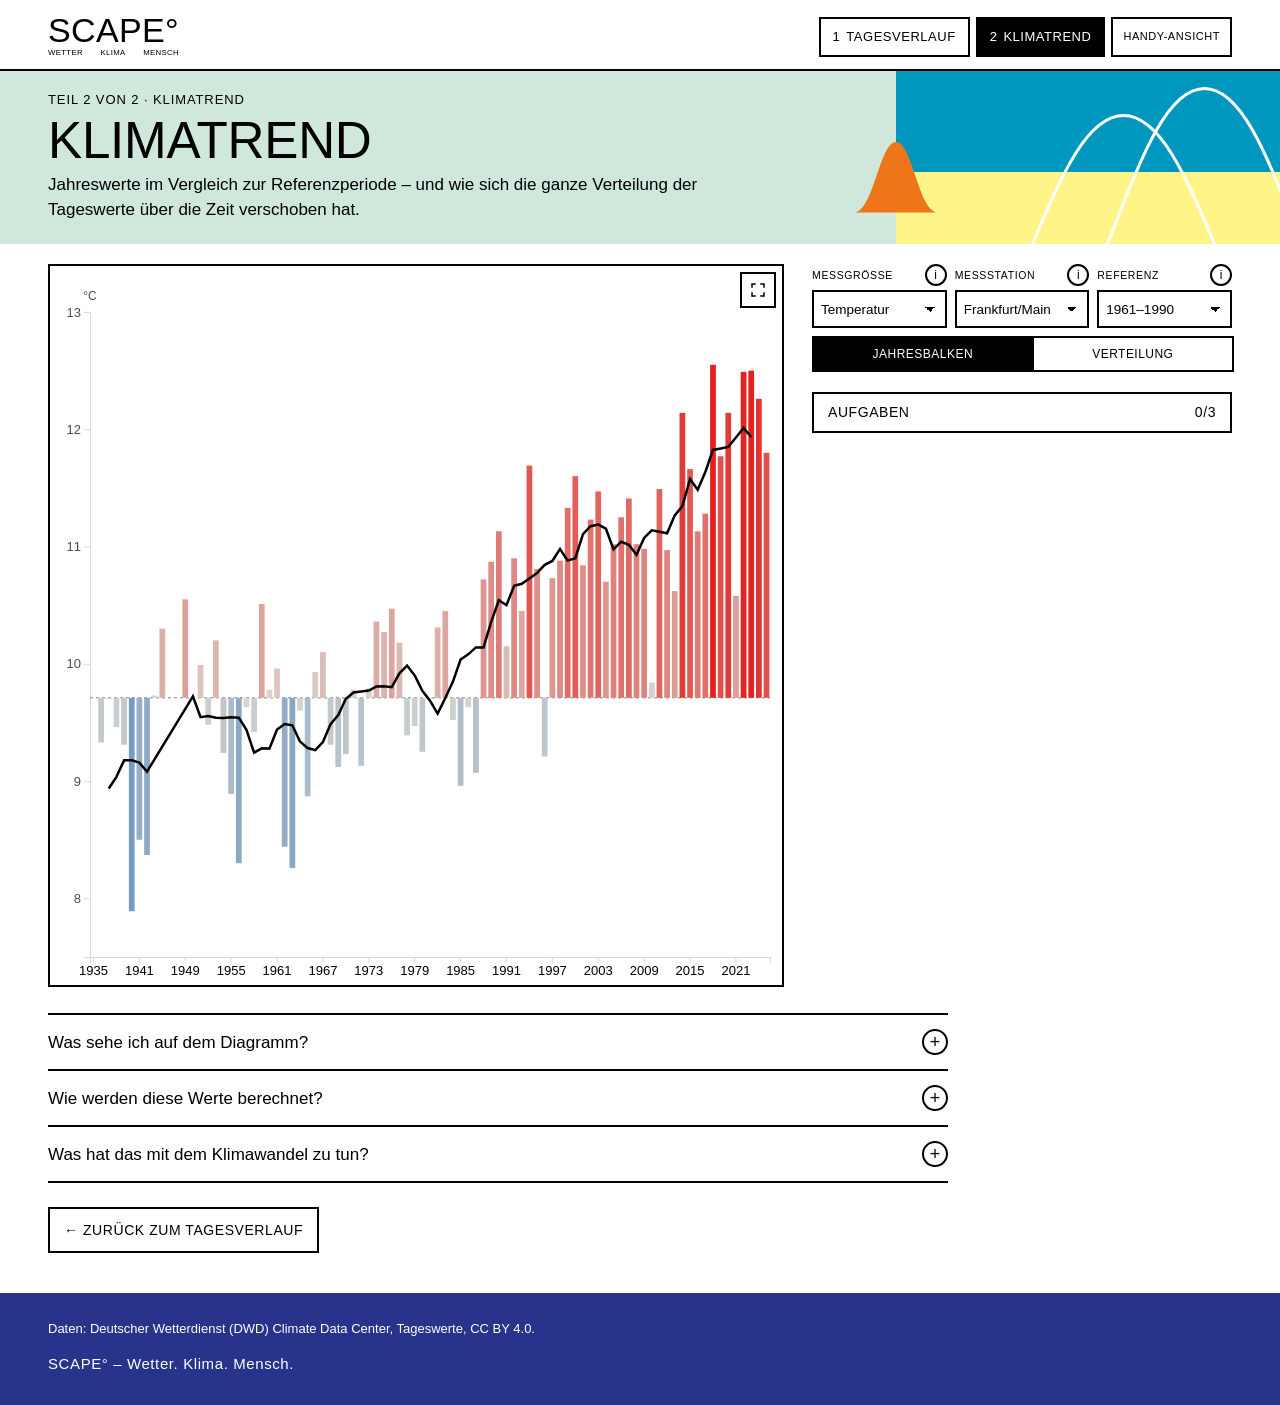
==== commit e301b2e8: "Compact lab: controls in the chart, three pickers in a row, tasks as a quiz - Variable, station and " ====
--- a/docs/trend.html
+++ b/docs/trend.html
@@ -43,34 +43,55 @@
 <main class="page">
   <div class="lab">
     <div class="lab-pre">
-      <div class="field">
-        <div class="field-head">
-          <label for="trend-variable-select" class="section-label" data-t="pickers.variable"></label>
-          <button type="button" class="info" aria-controls="variable-note" data-t-aria="pickers.variableInfoAria"></button>
+      <div class="pickers">
+        <div class="pick">
+          <div class="pick-head">
+            <label for="trend-variable-select" class="section-label" data-t="pickers.variable"></label>
+            <button type="button" class="info" aria-controls="variable-note" data-t-aria="pickers.variableInfoAria"></button>
+          </div>
+          <select id="trend-variable-select" class="select">
+            <option value="temperature" data-t="variables.temperature.label"></option>
+            <option value="precipitation" data-t="variables.precipitation.label"></option>
+            <option value="sunshine" data-t="variables.sunshine.label"></option>
+          </select>
         </div>
-        <select id="trend-variable-select" class="select">
-          <option value="temperature" data-t="variables.temperature.label"></option>
-          <option value="precipitation" data-t="variables.precipitation.label"></option>
-          <option value="sunshine" data-t="variables.sunshine.label"></option>
-        </select>
-        <div class="info-note" id="variable-note" hidden></div>
+        <div class="pick">
+          <div class="pick-head">
+            <label for="trend-station-select" class="section-label" data-t="pickers.station"></label>
+            <button type="button" class="info" aria-controls="station-note" data-t-aria="pickers.stationInfoAria"></button>
+          </div>
+          <select id="trend-station-select" class="select"></select>
+        </div>
+        <div class="pick">
+          <div class="pick-head">
+            <label for="trend-period-select" class="section-label" data-t="common.referencePeriodShort"></label>
+            <button type="button" class="info" aria-controls="period-note" data-t-aria="common.periodInfoAria"></button>
+          </div>
+          <select id="trend-period-select" class="select"></select>
+        </div>
       </div>
-      <div class="field">
-        <div class="field-head">
-          <label for="trend-station-select" class="section-label" data-t="pickers.station"></label>
-          <button type="button" class="info" aria-controls="station-note" data-t-aria="pickers.stationInfoAria"></button>
-        </div>
-        <select id="trend-station-select" class="select"></select>
-        <div class="info-note" id="station-note" hidden></div>
+      <div class="info-note" id="variable-note" hidden></div>
+      <div class="info-note" id="station-note" hidden></div>
+      <div class="info-note" id="period-note" hidden data-t-html="common.periodInfo"></div>
+
+      <div class="seg-row">
+        <div class="seg" id="trend-mode-toggle" role="group" data-t-aria="trend.viewLabel"></div>
       </div>
-      <div class="field">
-        <span class="section-label" data-t="trend.viewLabel"></span>
-        <div class="seg" id="trend-mode-toggle"></div>
+      <div class="seg-row" id="dist-season-group" hidden>
+        <div class="seg" id="dist-season-toggle" role="group" data-t-aria="trend.seasonLabel"></div>
       </div>
     </div>
 
     <div class="lab-stage">
       <div class="stage-frame chart-frame" id="stage-frame">
+        <div class="stage-tools" id="dist-tools" hidden>
+          <button type="button" class="tool" id="dist-prev-btn" data-t-aria="timeline.prevAria"><svg viewBox="0 0 24 24" aria-hidden="true"><path d="M17 5L8 12l9 7V5z"/></svg></button>
+          <button type="button" class="tool play pulse" id="dist-play-btn" data-t-aria="timeline.playAria">
+            <svg class="i-play" viewBox="0 0 24 24" aria-hidden="true"><path d="M7 4l13 8-13 8V4z"/></svg>
+            <svg class="i-stop" viewBox="0 0 24 24" aria-hidden="true"><rect x="6" y="6" width="12" height="12"/></svg>
+          </button>
+          <button type="button" class="tool" id="dist-next-btn" data-t-aria="timeline.nextAria"><svg viewBox="0 0 24 24" aria-hidden="true"><path d="M7 5l9 7-9 7V5z"/></svg></button>
+        </div>
         <div class="chart-pane" id="trend-annual-wrap">
           <svg id="trend-chart" class="chart" role="img"></svg>
         </div>
@@ -84,59 +105,31 @@
         <div id="trend-tooltip" class="tooltip" hidden></div>
         <p class="load-error" id="load-error" hidden data-t="loadError"></p>
       </div>
-      <p class="hint" id="trend-caption"></p>
-      <p class="hint" id="dist-caption" hidden></p>
+      <div class="timeline" id="dist-timeline-wrap" hidden>
+        <span class="year-bound" id="dist-year-start">–</span>
+        <input type="range" id="dist-year-slider" class="year-slider" min="0" max="0" value="0" step="1" data-t-aria="timeline.sliderAria">
+        <span class="year-bound" id="dist-year-end">–</span>
+      </div>
     </div>
 
     <div class="lab-post">
-      <div id="dist-timeline-wrap" hidden>
-        <div class="section-label" data-t="timeline.label"></div>
-        <div class="timeline">
-          <span class="year-bound" id="dist-year-start">–</span>
-          <input type="range" id="dist-year-slider" class="year-slider" min="0" max="0" value="0" step="1" data-t-aria="timeline.sliderAria">
-          <span class="year-bound" id="dist-year-end">–</span>
-        </div>
-        <div class="btn-row transport">
-          <button type="button" class="btn step" id="dist-prev-btn" data-t-aria="timeline.prevAria">&#9664;</button>
-          <button type="button" class="btn primary play" id="dist-play-btn" data-t-aria="timeline.playAria">
-            <svg class="i-play" viewBox="0 0 24 24" aria-hidden="true"><path d="M6 4l14 8-14 8V4z" fill="currentColor"/></svg>
-            <svg class="i-stop" viewBox="0 0 24 24" aria-hidden="true"><rect x="6" y="6" width="12" height="12" fill="currentColor"/></svg>
-            <span id="dist-play-label" data-t="timeline.play"></span>
-          </button>
-          <button type="button" class="btn step" id="dist-next-btn" data-t-aria="timeline.nextAria">&#9654;</button>
-        </div>
-      </div>
-
-      <div class="field">
-        <div class="field-head">
-          <span class="section-label" data-t="common.referencePeriodLabel"></span>
-          <button type="button" class="info" aria-controls="period-note" data-t-aria="common.periodInfoAria"></button>
-        </div>
-        <div class="seg" id="trend-period-toggle"></div>
-        <div class="info-note" id="period-note" hidden data-t-html="common.periodInfo"></div>
-      </div>
-      <div class="field" id="dist-season-group" hidden>
-        <span class="section-label" data-t="trend.seasonLabel"></span>
-        <div class="seg" id="dist-season-toggle"></div>
-      </div>
-
-      <div class="tasks" id="trend-tasks">
-        <h3 data-t="trend.tasks.title"></h3>
-        <ul>
-          <li data-task="warmest"><span class="box"></span><span data-t="trend.tasks.warmest"></span></li>
-          <li data-task="dist"><span class="box"></span><span data-t="trend.tasks.dist"></span></li>
-        </ul>
-        <p class="status" id="task-status" aria-live="polite"></p>
-      </div>
-      <div class="merke locked" data-for="trend-tasks">
-        <h3 data-t="trend.merke.title"></h3>
-        <p data-t="trend.merke.text"></p>
-        <span class="locked-note"></span>
-      </div>
+      <button type="button" class="btn tasks-open" id="tasks-open" aria-haspopup="dialog" aria-controls="tasks-dialog">
+        <span data-t="quiz.open"></span> <span class="quiz-progress" id="quiz-progress"></span>
+      </button>
     </div>
   </div>
 
+  <dialog class="quiz-dialog" id="tasks-dialog" aria-labelledby="tasks-title">
+    <div class="quiz-head">
+      <h2 id="tasks-title" data-t="quiz.title"></h2>
+      <button type="button" class="quiz-close" id="tasks-close" data-t-aria="quiz.closeAria">&times;</button>
+    </div>
+    <p class="quiz-intro" data-t="quiz.intro"></p>
+    <ol class="quiz" id="quiz"></ol>
+  </dialog>
+
   <div class="topics">
+    <details class="topic"><summary data-t="common.topics.chartTitle"></summary><div class="topic-body" id="topic-chart"></div></details>
     <details class="topic"><summary data-t="common.topics.calcTitle"></summary><div class="topic-body" id="topic-calc"></div></details>
     <details class="topic"><summary data-t="common.topics.climateTitle"></summary><div class="topic-body" id="topic-climate"></div></details>
   </div>
--- a/docs/css/kit.css
+++ b/docs/css/kit.css
@@ -48,10 +48,12 @@
   font-weight: var(--fw-medium); font-size: 11px; letter-spacing: .05em; text-transform: var(--caps); cursor: pointer; white-space: nowrap;
 }
 :root[data-view="mobile"] .top { position: static; }
-:root[data-view="mobile"] .top-right:has(.nav) { width: 100%; justify-content: space-between; }
+:root[data-view="mobile"] .top { align-items: center; padding-top: 12px; padding-bottom: 10px; gap: 10px; }
+/* phone: the view toggle sits on the logo row, the part buttons get a row of their own below */
+:root[data-view="mobile"] .top-right { display: contents; }
+:root[data-view="mobile"] .view-toggle { order: 1; margin-left: auto; min-height: 34px; }
 :root[data-view="mobile"] .nav { flex: 1 1 100%; order: 2; }
-:root[data-view="mobile"] .nav a, :root[data-view="mobile"] .nav button { flex: 1 1 auto; justify-content: center; padding: 6px 8px; font-size: 12px; }
-:root[data-view="mobile"] .view-toggle { margin-left: auto; }
+:root[data-view="mobile"] .nav a, :root[data-view="mobile"] .nav button { flex: 1 1 auto; justify-content: center; min-height: 36px; padding: 4px 8px; font-size: 12px; }
 
 /* ---------- Poster header (three CD layers) ------------------------------ */
 .poster { position: relative; overflow: hidden; isolation: isolate; min-height: 280px; padding: 36px var(--gutter) 44px; }
@@ -75,12 +77,13 @@
 :root[data-view="desktop"] .poster.small .kicker { margin-bottom: 8px; }
 :root[data-view="desktop"] .poster.small .lead { font-size: 17px; }
 :root[data-view="desktop"] .poster.small .l3 { top: -60%; width: min(44vw, 540px); }
-:root[data-view="mobile"] .poster, :root[data-view="mobile"] .poster.small { min-height: 0; padding: 26px var(--gutter) 96px; }
+:root[data-view="mobile"] .poster, :root[data-view="mobile"] .poster.small { min-height: 0; padding: 20px var(--gutter) 84px; }
 :root[data-view="mobile"] .poster-text { max-width: 100%; }
 :root[data-view="mobile"] .poster .f2 { top: auto; bottom: 0; left: 0; right: auto; width: 58%; height: 70px; }
 :root[data-view="mobile"] .poster .f3 { bottom: 0; right: 0; width: 42%; height: 70px; }
 :root[data-view="mobile"] .poster .l2 { right: auto; left: calc(58% - 40px); top: auto; bottom: 28px; width: 80px; height: 80px; }
-:root[data-view="mobile"] .poster .l3 { width: 150vw; right: -70%; top: -20%; }
+/* phone: only the top of the large outline shows, rising out of the colour band, so it never crosses the text */
+:root[data-view="mobile"] .poster .l3 { width: 95vw; right: -25%; top: auto; bottom: 0; transform: translateY(70%); }
 
 /* ---------- Page body ---------------------------------------------------- */
 .page { padding: 20px var(--gutter) 40px; max-width: 1400px; margin: 0 auto; }
@@ -98,14 +101,14 @@
 .lab-stage { grid-area: stage; min-width: 0; }
 .lab-post { grid-area: post; min-width: 0; }
 :root[data-view="desktop"] .lab {
-  grid-template-columns: minmax(0, 1fr) minmax(320px, 420px);
+  grid-template-columns: minmax(0, 1fr) minmax(min(320px, 45%), 420px);
   grid-template-areas: "stage pre" "stage post";
   grid-template-rows: auto 1fr;
 }
 :root[data-view="desktop"] .lab-stage { position: sticky; top: calc(var(--head-h) + 12px); }
 /* a square stage that fits the screen on the desktop */
 .stage-frame.square { aspect-ratio: 1 / 1; }
-:root[data-view="desktop"] .stage-frame.fit { width: min(100%, calc(100svh - var(--head-h) - var(--fit-offset, 230px))); min-width: 360px; margin: 0 auto; }
+:root[data-view="desktop"] .stage-frame.fit { width: min(100%, calc(100svh - var(--head-h) - var(--fit-offset, 230px))); min-width: min(360px, 100%); margin: 0 auto; }
 
 /* ---------- Stage frame, fullscreen button, first-hint badge ------------- */
 .stage-frame { position: relative; border: var(--line-width) solid var(--line); background: var(--stage-bg); }
--- a/docs/css/app.css
+++ b/docs/css/app.css
@@ -1,19 +1,23 @@
 /* Klima ist Statistik – layout only (theme variables from theme/theme.css,
    shared components from css/kit.css). Both pages use this file. */
 
-/* ---- pickers and labelled groups (right column on the desktop) ---- */
-.field { margin: 0 0 14px; }
-.field-head { display: flex; align-items: center; justify-content: space-between; gap: 8px; margin-bottom: 6px; }
-.field-head .section-label { margin: 0; }
+/* ---- pickers: variable, station, reference period side by side ---- */
+.pickers { display: grid; grid-template-columns: repeat(3, minmax(0, 1fr)); gap: 8px; margin: 0 0 6px; }
+.pick { min-width: 0; }
+.pick-head { display: flex; align-items: center; justify-content: space-between; gap: 4px; margin-bottom: 4px; min-height: 22px; }
+.pick-head .section-label { margin: 0; font-size: 10.5px; letter-spacing: .06em; white-space: nowrap; overflow: hidden; text-overflow: ellipsis; }
+.pick-head .info { width: 22px; height: 22px; margin: 0; font-size: 12px; }
+.pickers + .info-note, .info-note + .info-note { margin-top: 0; }
+.seg-row { margin: 8px 0 0; }
 .select {
-  appearance: none; -webkit-appearance: none; width: 100%; min-height: 46px; padding: 8px 40px 8px 12px;
+  appearance: none; -webkit-appearance: none; width: 100%; min-height: 38px; padding: 6px 22px 6px 7px;
   border: var(--line-width) solid var(--line); border-radius: var(--radius); background-color: var(--paper); color: var(--ink);
   background-image: linear-gradient(45deg, transparent 50%, currentColor 50%), linear-gradient(135deg, currentColor 50%, transparent 50%);
-  background-position: calc(100% - 20px) 50%, calc(100% - 14px) 50%; background-size: 6px 6px; background-repeat: no-repeat;
-  font-weight: var(--fw-medium); font-size: 15px; cursor: pointer; text-overflow: ellipsis;
+  background-position: calc(100% - 15px) 50%, calc(100% - 10px) 50%; background-size: 5px 5px; background-repeat: no-repeat;
+  font-weight: var(--fw-medium); font-size: 13.5px; cursor: pointer; text-overflow: ellipsis; white-space: nowrap; overflow: hidden;
 }
 :root[data-view="desktop"] .select:hover { background-color: var(--accent-pale); }
-.seg .btn { flex: 1 1 auto; min-height: 44px; padding: 6px 10px; font-size: 13px; font-variant-numeric: tabular-nums; }
+.seg .btn { flex: 1 1 auto; min-height: 36px; padding: 4px 8px; font-size: 12px; font-variant-numeric: tabular-nums; }
 
 /* station facts inside the info note */
 .facts { display: grid; grid-template-columns: auto 1fr; margin: 6px 0 0; }
@@ -21,15 +25,16 @@
 .facts dt { padding-right: 14px; color: var(--ink-muted); }
 .facts dd { margin: 0; text-align: right; font-weight: var(--fw-medium); font-variant-numeric: tabular-nums; }
 
-/* readout: year, value, deviation */
-.readout-grid { gap: 10px 22px; margin-top: 4px; }
-.readout-grid b { font-variant-numeric: tabular-nums; min-width: 4.2em; }
+/* readout: year, value, deviation - one row */
+.readout-grid { display: grid; grid-template-columns: auto 1fr 1fr; flex-wrap: nowrap; gap: 0 14px; padding: 6px 0; margin: 8px 0 8px; }
+.readout-grid > div { font-size: 10px; letter-spacing: .06em; min-width: 0; white-space: nowrap; }
+.readout-grid b { font-variant-numeric: tabular-nums; font-size: 19px; margin-top: 1px; }
 
 /* ---- the chart: a wide stage (time series) ---- */
 .chart-frame { background: var(--stage-bg); }
 .chart-pane { position: relative; }
-.chart { display: block; width: 100%; height: clamp(300px, 52svh, 440px); touch-action: pan-y; }
-:root[data-view="desktop"] .chart { height: clamp(380px, calc(100svh - var(--head-h) - 170px), 760px); }
+.chart { display: block; width: 100%; height: clamp(320px, 60svh, 520px); touch-action: pan-y; }
+:root[data-view="desktop"] .chart { height: clamp(400px, calc(100svh - var(--head-h) - 110px), 800px); }
 .stage-frame:fullscreen .chart-pane, .stage-frame.is-full .chart-pane { height: 100%; }
 .stage-frame:fullscreen .chart, .stage-frame.is-full .chart { height: 100%; }
 .stage-frame:fullscreen, .stage-frame.is-full { background: var(--stage-bg); }
@@ -45,7 +50,7 @@
 .tooltip .tt-warm { color: var(--tooltip-warm); }
 
 /* legends under the chart and above the comparison */
-.legend-row { display: flex; flex-wrap: wrap; align-items: center; gap: 6px 10px; margin: 8px 0 0; font-size: 13px; color: var(--ink-muted); }
+.legend-row { display: flex; flex-wrap: wrap; align-items: center; gap: 4px 8px; margin: 2px 0 0; font-size: 12px; color: var(--ink-muted); }
 #legend-gradient { display: block; }
 .legend-vs { display: inline-flex; align-items: center; gap: 5px; white-space: nowrap; }
 .line-swatch { display: inline-block; width: 18px; border-top: 3px solid var(--ink); }
@@ -55,15 +60,56 @@
 #bar-legend-row { gap: 6px 18px; }
 
 /* ---- timeline: slider, step buttons, play ---- */
-.timeline { display: flex; align-items: center; gap: 10px; min-height: 46px; }
+.timeline { display: flex; align-items: center; gap: 10px; min-height: 36px; margin-top: 2px; }
 .year-bound { flex: none; font-size: 13px; color: var(--ink-muted); font-variant-numeric: tabular-nums; }
 .year-slider { flex: 1; min-width: 0; height: 32px; accent-color: var(--active); }
-.transport { margin: 6px 0 18px; }
-.transport .step { flex: 0 0 56px; font-size: 14px; }
-.transport .play { flex: 1; }
-.play svg { width: 18px; height: 18px; }
+/* ---- buttons inside the chart: back, play, forward (left of fullscreen) ---- */
+.stage-tools { position: absolute; top: 6px; right: 50px; z-index: 6; display: flex; gap: 4px; }
+.tool {
+  width: 36px; height: 36px; padding: 0; display: flex; align-items: center; justify-content: center;
+  border: var(--line-width) solid var(--line); background: var(--paper); color: var(--ink); cursor: pointer; touch-action: manipulation;
+}
+.tool svg { width: 16px; height: 16px; fill: currentColor; }
+.tool.play { width: 46px; background: var(--primary); }
 .play .i-stop, .play.playing .i-play { display: none; }
 .play.playing .i-stop { display: block; }
+:root[data-view="desktop"] .tool:not(.play):hover { background: var(--accent-pale); }
+/* until the first touch only the play button glows */
+.tool.play.pulse { animation: play-glow 1.1s ease-in-out infinite; }
+@keyframes play-glow { 0%, 100% { box-shadow: 0 0 0 0 var(--primary); } 50% { box-shadow: 0 0 0 7px var(--primary); } }
+@media (prefers-reduced-motion: reduce) { .tool.play.pulse { animation: none; outline: 3px solid var(--primary); outline-offset: 2px; } }
+/* fullscreen button top right, same size as the other buttons */
+.chart-frame .fs-btn { top: 6px; right: 6px; bottom: auto; width: 36px; height: 36px; }
+.chart-frame .fs-btn svg { width: 18px; height: 18px; }
+
+/* ---- tasks: button + dialog with answer fields ---- */
+.tasks-open { width: 100%; min-height: 40px; margin: 8px 0 0; justify-content: space-between; }
+.quiz-progress { font-weight: var(--fw-light); font-variant-numeric: tabular-nums; }
+.quiz-dialog {
+  width: min(560px, calc(100vw - 24px)); max-height: calc(100svh - 24px); padding: 16px 18px 18px;
+  border: var(--line-width) solid var(--line); border-top: 10px solid var(--accent); background: var(--paper); color: var(--ink);
+}
+.quiz-dialog::backdrop { background: rgba(0, 0, 0, .45); }
+.quiz-head { display: flex; align-items: center; justify-content: space-between; gap: 12px; margin-bottom: 6px; }
+.quiz-head h2 { font-weight: var(--fw-light); text-transform: var(--caps); font-size: 28px; line-height: 1; }
+.quiz-close { width: 36px; height: 36px; border: var(--line-width) solid var(--line); background: var(--paper); font-size: 22px; line-height: 1; cursor: pointer; }
+.quiz-intro { font-size: 15px; margin-bottom: 10px; }
+.quiz { list-style: none; margin: 0; padding: 0; counter-reset: q; }
+.quiz-item { counter-increment: q; border-top: var(--line-width) solid var(--line); padding: 12px 0; }
+.quiz-q { font-size: 16px; line-height: 1.4; margin-bottom: 8px; }
+.quiz-q::before { content: counter(q) ". "; font-weight: var(--fw-medium); }
+.quiz-row { display: flex; align-items: center; gap: 8px; }
+.quiz-input {
+  width: 7.5em; min-height: 40px; padding: 6px 10px; border: var(--line-width) solid var(--line); border-radius: var(--radius);
+  background: var(--paper); font-size: 17px; font-variant-numeric: tabular-nums;
+}
+.quiz-unit { font-size: 15px; min-width: 1.5em; }
+.quiz-check { min-height: 40px; margin-left: auto; }
+.quiz-feedback { font-size: 14.5px; line-height: 1.45; margin-top: 8px; min-height: 0; }
+.quiz-feedback:empty { display: none; }
+.quiz-item.done .quiz-input { background: var(--c-pale-green); }
+.quiz-item.done .quiz-feedback { background: var(--c-pale-green); padding: 8px 10px; }
+.quiz-item.wrong .quiz-feedback { background: var(--merke); padding: 8px 10px; }
 
 /* ---- chart internals (SVG drawn by js/*-plot.js) ---- */
 .axis text { fill: var(--ink-muted); font-family: var(--font); font-size: 12px; font-variant-numeric: tabular-nums; }
@@ -89,9 +135,9 @@
 .dist-mean-label { fill: var(--ink); font-family: var(--font); font-size: 12px; font-weight: var(--fw-medium); }
 
 /* year over the distribution chart */
-.distribution-year-badge { position: absolute; top: 10px; right: 14px; text-align: right; pointer-events: none; }
-.distribution-year-badge .num { display: block; font-weight: var(--fw-light); font-size: clamp(30px, 6vw, 44px); line-height: 1; font-variant-numeric: tabular-nums; }
-.distribution-year-badge .sub { display: block; margin-top: 4px; font-size: 12px; font-weight: var(--fw-medium); letter-spacing: .04em; text-transform: var(--caps); color: var(--ink-muted); }
+.distribution-year-badge { position: absolute; top: 8px; left: 10px; right: 190px; pointer-events: none; display: flex; align-items: baseline; gap: 8px; min-width: 0; }
+.distribution-year-badge .num { font-weight: var(--fw-light); font-size: 30px; line-height: 1; font-variant-numeric: tabular-nums; }
+.distribution-year-badge .sub { font-size: 11px; font-weight: var(--fw-medium); letter-spacing: .04em; text-transform: var(--caps); color: var(--ink-muted); white-space: nowrap; overflow: hidden; text-overflow: ellipsis; }
 
 /* ---- period comparison (full width below the lab) ---- */
 .compare { margin: 28px 0 0; padding: 20px var(--gutter) 22px; background: var(--panel); border: var(--line-width) solid var(--line); }
@@ -102,3 +148,7 @@
 .compare-chart { display: block; width: 100%; }
 
 .next-part.back { justify-content: flex-start; }
+
+/* ---- compact page around the chart ---- */
+:root[data-view="mobile"] .page { padding-top: 12px; }
+:root[data-view="desktop"] .lab { gap: 12px 28px; }
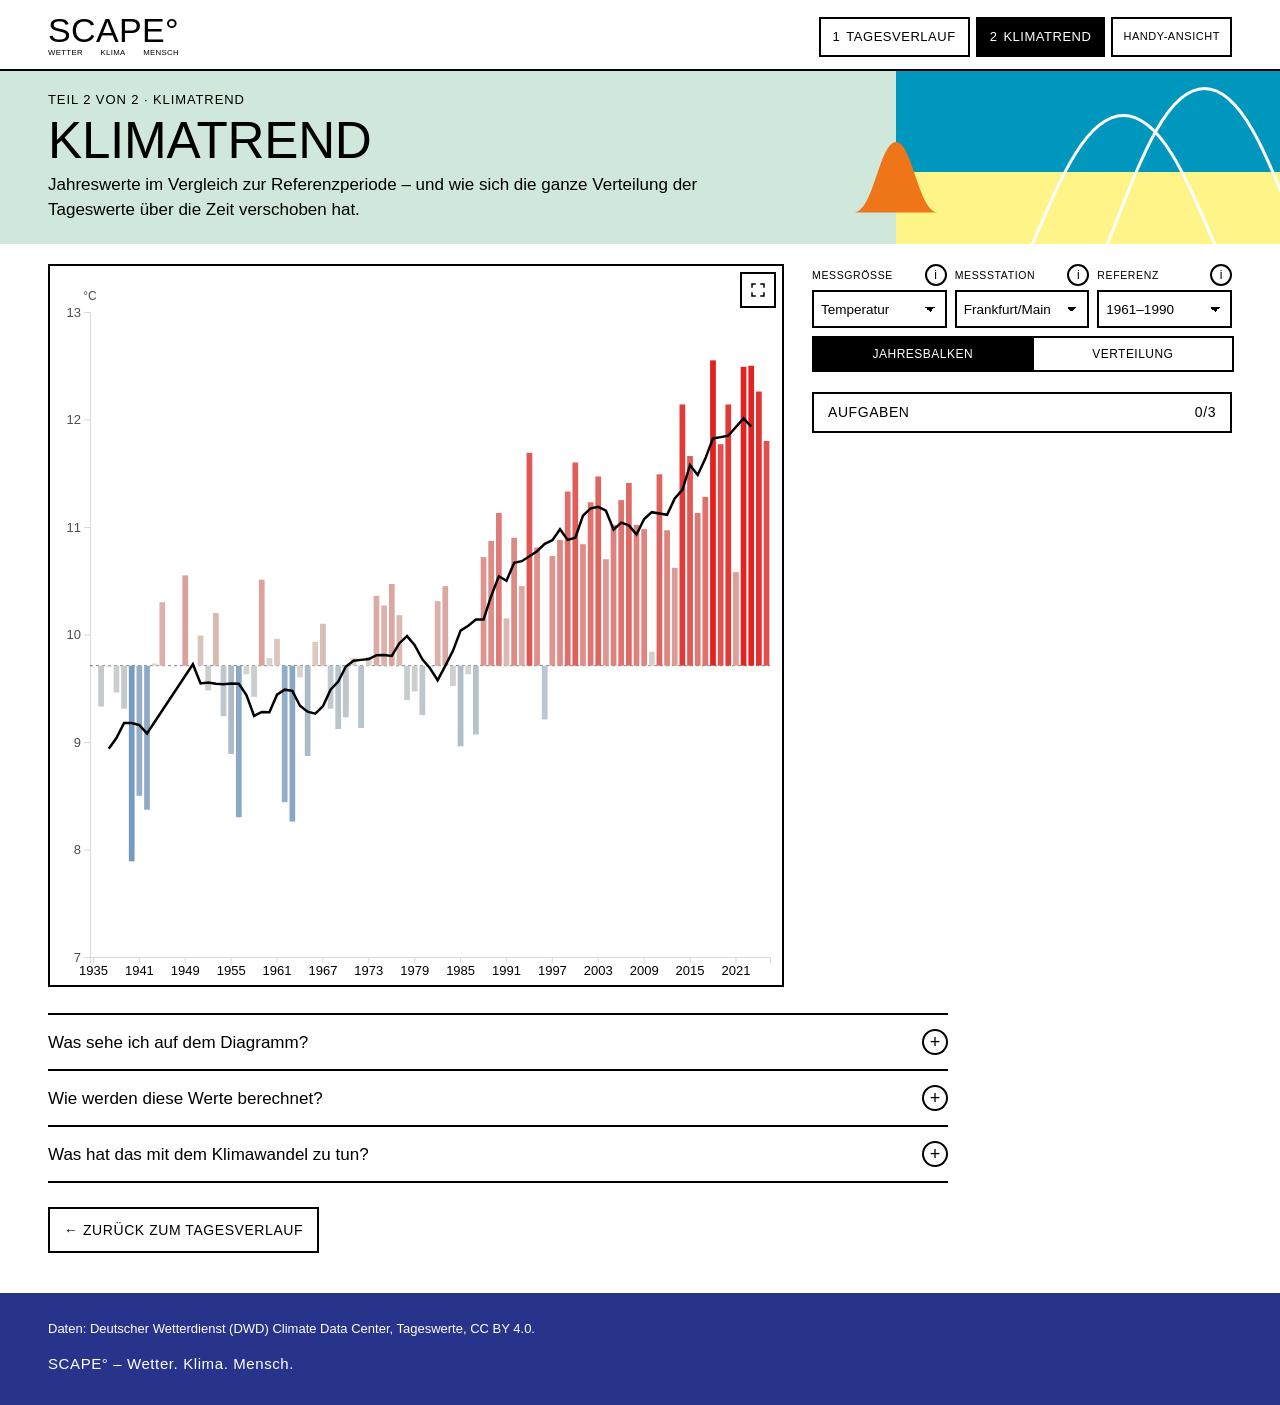
==== commit 18030842: "Klimatrend: y-axis from the lowest value, deviation under the year - Jahresbalken: the y-axis starts" ====
--- a/docs/trend.html
+++ b/docs/trend.html
@@ -84,21 +84,16 @@
 
     <div class="lab-stage">
       <div class="stage-frame chart-frame" id="stage-frame">
-        <div class="stage-tools" id="dist-tools" hidden>
-          <button type="button" class="tool" id="dist-prev-btn" data-t-aria="timeline.prevAria"><svg viewBox="0 0 24 24" aria-hidden="true"><path d="M17 5L8 12l9 7V5z"/></svg></button>
-          <button type="button" class="tool play pulse" id="dist-play-btn" data-t-aria="timeline.playAria">
-            <svg class="i-play" viewBox="0 0 24 24" aria-hidden="true"><path d="M7 4l13 8-13 8V4z"/></svg>
-            <svg class="i-stop" viewBox="0 0 24 24" aria-hidden="true"><rect x="6" y="6" width="12" height="12"/></svg>
-          </button>
-          <button type="button" class="tool" id="dist-next-btn" data-t-aria="timeline.nextAria"><svg viewBox="0 0 24 24" aria-hidden="true"><path d="M7 5l9 7-9 7V5z"/></svg></button>
-        </div>
         <div class="chart-pane" id="trend-annual-wrap">
           <svg id="trend-chart" class="chart" role="img"></svg>
         </div>
         <div class="chart-pane" id="trend-distribution-wrap" hidden>
           <div class="distribution-year-badge">
-            <span class="num" id="distribution-year">–</span>
-            <span class="sub" id="distribution-station-label"></span>
+            <div class="badge-top">
+              <span class="num" id="distribution-year">–</span>
+              <span class="sub" id="distribution-station-label"></span>
+            </div>
+            <span class="dev" id="distribution-dev"></span>
           </div>
           <svg id="distribution-chart" class="chart" role="img"></svg>
         </div>
@@ -106,6 +101,14 @@
         <p class="load-error" id="load-error" hidden data-t="loadError"></p>
       </div>
       <div class="timeline" id="dist-timeline-wrap" hidden>
+        <span class="transport">
+          <button type="button" class="tool" id="dist-prev-btn" data-t-aria="timeline.prevAria"><svg viewBox="0 0 24 24" aria-hidden="true"><path d="M5 5h2.6v14H5zM19 5l-10 7 10 7z"/></svg></button>
+          <button type="button" class="tool play pulse" id="dist-play-btn" data-t-aria="timeline.playAria">
+            <svg class="i-play" viewBox="0 0 24 24" aria-hidden="true"><path d="M7 4l13 8-13 8V4z"/></svg>
+            <svg class="i-stop" viewBox="0 0 24 24" aria-hidden="true"><rect x="6" y="6" width="12" height="12"/></svg>
+          </button>
+          <button type="button" class="tool" id="dist-next-btn" data-t-aria="timeline.nextAria"><svg viewBox="0 0 24 24" aria-hidden="true"><path d="M16.4 5H19v14h-2.6zM5 5l10 7-10 7z"/></svg></button>
+        </span>
         <span class="year-bound" id="dist-year-start">–</span>
         <input type="range" id="dist-year-slider" class="year-slider" min="0" max="0" value="0" step="1" data-t-aria="timeline.sliderAria">
         <span class="year-bound" id="dist-year-end">–</span>
--- a/docs/css/app.css
+++ b/docs/css/app.css
@@ -26,7 +26,7 @@
 .facts dd { margin: 0; text-align: right; font-weight: var(--fw-medium); font-variant-numeric: tabular-nums; }
 
 /* readout: year, value, deviation - one row */
-.readout-grid { display: grid; grid-template-columns: auto 1fr 1fr; flex-wrap: nowrap; gap: 0 14px; padding: 6px 0; margin: 8px 0 8px; }
+.readout-grid { display: grid; grid-template-columns: repeat(3, minmax(0, 1fr)); flex-wrap: nowrap; gap: 0 8px; padding: 6px 0; margin: 8px 0 8px; }
 .readout-grid > div { font-size: 10px; letter-spacing: .06em; min-width: 0; white-space: nowrap; }
 .readout-grid b { font-variant-numeric: tabular-nums; font-size: 19px; margin-top: 1px; }
 
@@ -60,11 +60,11 @@
 #bar-legend-row { gap: 6px 18px; }
 
 /* ---- timeline: slider, step buttons, play ---- */
-.timeline { display: flex; align-items: center; gap: 10px; min-height: 36px; margin-top: 2px; }
+.timeline { display: flex; align-items: center; gap: 8px; min-height: 40px; margin-top: 6px; }
 .year-bound { flex: none; font-size: 13px; color: var(--ink-muted); font-variant-numeric: tabular-nums; }
 .year-slider { flex: 1; min-width: 0; height: 32px; accent-color: var(--active); }
-/* ---- buttons inside the chart: back, play, forward (left of fullscreen) ---- */
-.stage-tools { position: absolute; top: 6px; right: 50px; z-index: 6; display: flex; gap: 4px; }
+/* ---- back, play, forward: left of the year slider ---- */
+.transport { display: flex; gap: 4px; flex: none; }
 .tool {
   width: 36px; height: 36px; padding: 0; display: flex; align-items: center; justify-content: center;
   border: var(--line-width) solid var(--line); background: var(--paper); color: var(--ink); cursor: pointer; touch-action: manipulation;
@@ -135,13 +135,15 @@
 .dist-mean-label { fill: var(--ink); font-family: var(--font); font-size: 12px; font-weight: var(--fw-medium); }
 
 /* year over the distribution chart */
-.distribution-year-badge { position: absolute; top: 8px; left: 10px; right: 190px; pointer-events: none; display: flex; align-items: baseline; gap: 8px; min-width: 0; }
+.distribution-year-badge { position: absolute; top: 8px; left: 10px; right: 52px; pointer-events: none; min-width: 0; }
+.distribution-year-badge .badge-top { display: flex; align-items: baseline; gap: 8px; min-width: 0; }
+.distribution-year-badge .dev { display: block; margin-top: 3px; font-size: 14px; font-weight: var(--fw-medium); font-variant-numeric: tabular-nums; white-space: nowrap; }
 .distribution-year-badge .num { font-weight: var(--fw-light); font-size: 30px; line-height: 1; font-variant-numeric: tabular-nums; }
 .distribution-year-badge .sub { font-size: 11px; font-weight: var(--fw-medium); letter-spacing: .04em; text-transform: var(--caps); color: var(--ink-muted); white-space: nowrap; overflow: hidden; text-overflow: ellipsis; }
 
 /* ---- period comparison (full width below the lab) ---- */
-.compare { margin: 28px 0 0; padding: 20px var(--gutter) 22px; background: var(--panel); border: var(--line-width) solid var(--line); }
-:root[data-view="mobile"] .compare { margin-inline: calc(-1 * var(--gutter)); border-left: 0; border-right: 0; }
+.compare { margin: 0 0 16px; padding: 14px 14px 16px; background: var(--panel); border: var(--line-width) solid var(--line); }
+.compare-title { font-weight: var(--fw-medium); font-size: 16px; margin: 0 0 6px; }
 .compare-headline { font-size: 16px; line-height: 1.5; max-width: 46em; margin: 0 0 12px; }
 .compare-headline strong { font-weight: var(--fw-medium); }
 .compare-legend { display: flex; flex-wrap: wrap; gap: 6px 18px; margin-bottom: 8px; font-size: 13px; font-variant-numeric: tabular-nums; }
@@ -152,3 +154,13 @@
 /* ---- compact page around the chart ---- */
 :root[data-view="mobile"] .page { padding-top: 12px; }
 :root[data-view="desktop"] .lab { gap: 12px 28px; }
+
+/* legend in the strip at the top of the chart, next to the fullscreen button */
+.chart-legend {
+  position: absolute; top: 5px; left: 60px; right: 50px; z-index: 5; pointer-events: none; overflow: hidden;
+  display: flex; flex-wrap: wrap; align-items: center; justify-content: flex-end; gap: 3px 12px;
+  font-size: 11px; line-height: 1.25; color: var(--ink-muted);
+}
+.chart-legend .legend-scale, .chart-legend .legend-vs, .chart-legend .legend-item { display: inline-flex; align-items: center; gap: 5px; white-space: nowrap; }
+.chart-legend .line-swatch { width: 16px; border-top-width: 2.5px; }
+.chart-legend .swatch-box { width: 10px; height: 10px; }
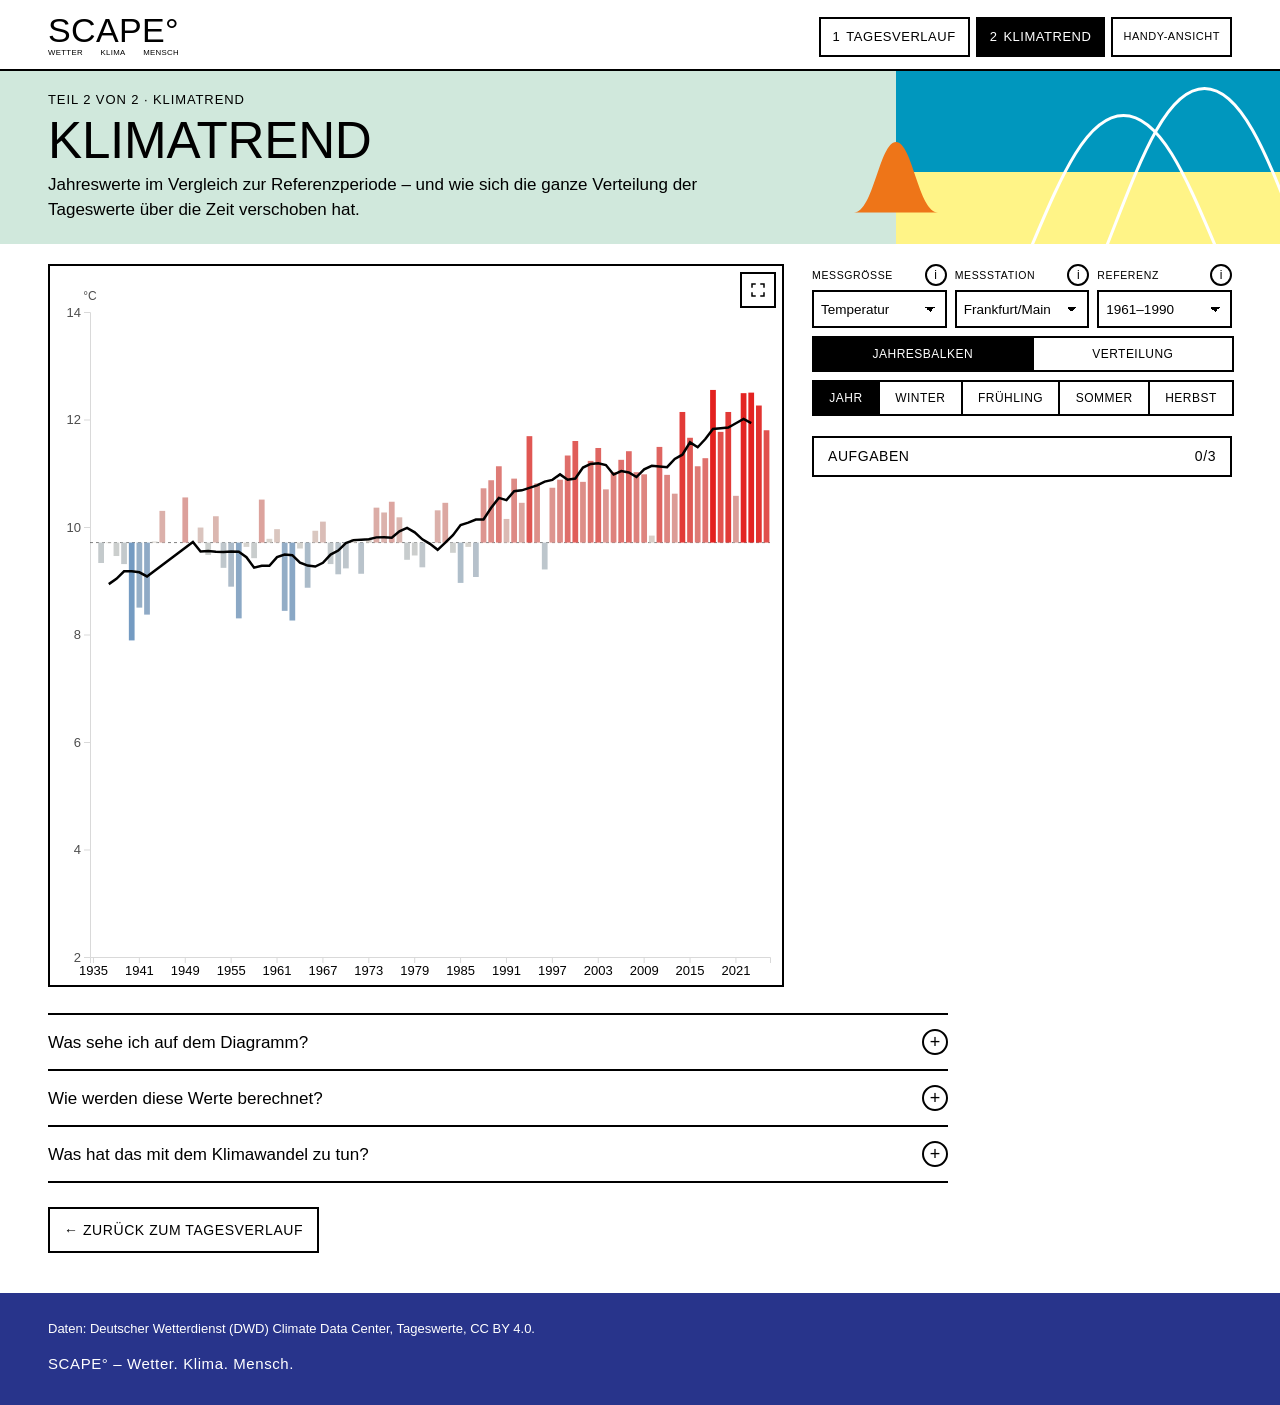
==== commit a3dba036: "Klimatrend: season filter for the annual bars too - The Jahr / Winter / Frühling / Sommer / Herbst b" ====
--- a/docs/trend.html
+++ b/docs/trend.html
@@ -77,7 +77,7 @@
       <div class="seg-row">
         <div class="seg" id="trend-mode-toggle" role="group" data-t-aria="trend.viewLabel"></div>
       </div>
-      <div class="seg-row" id="dist-season-group" hidden>
+      <div class="seg-row" id="dist-season-group">
         <div class="seg" id="dist-season-toggle" role="group" data-t-aria="trend.seasonLabel"></div>
       </div>
     </div>
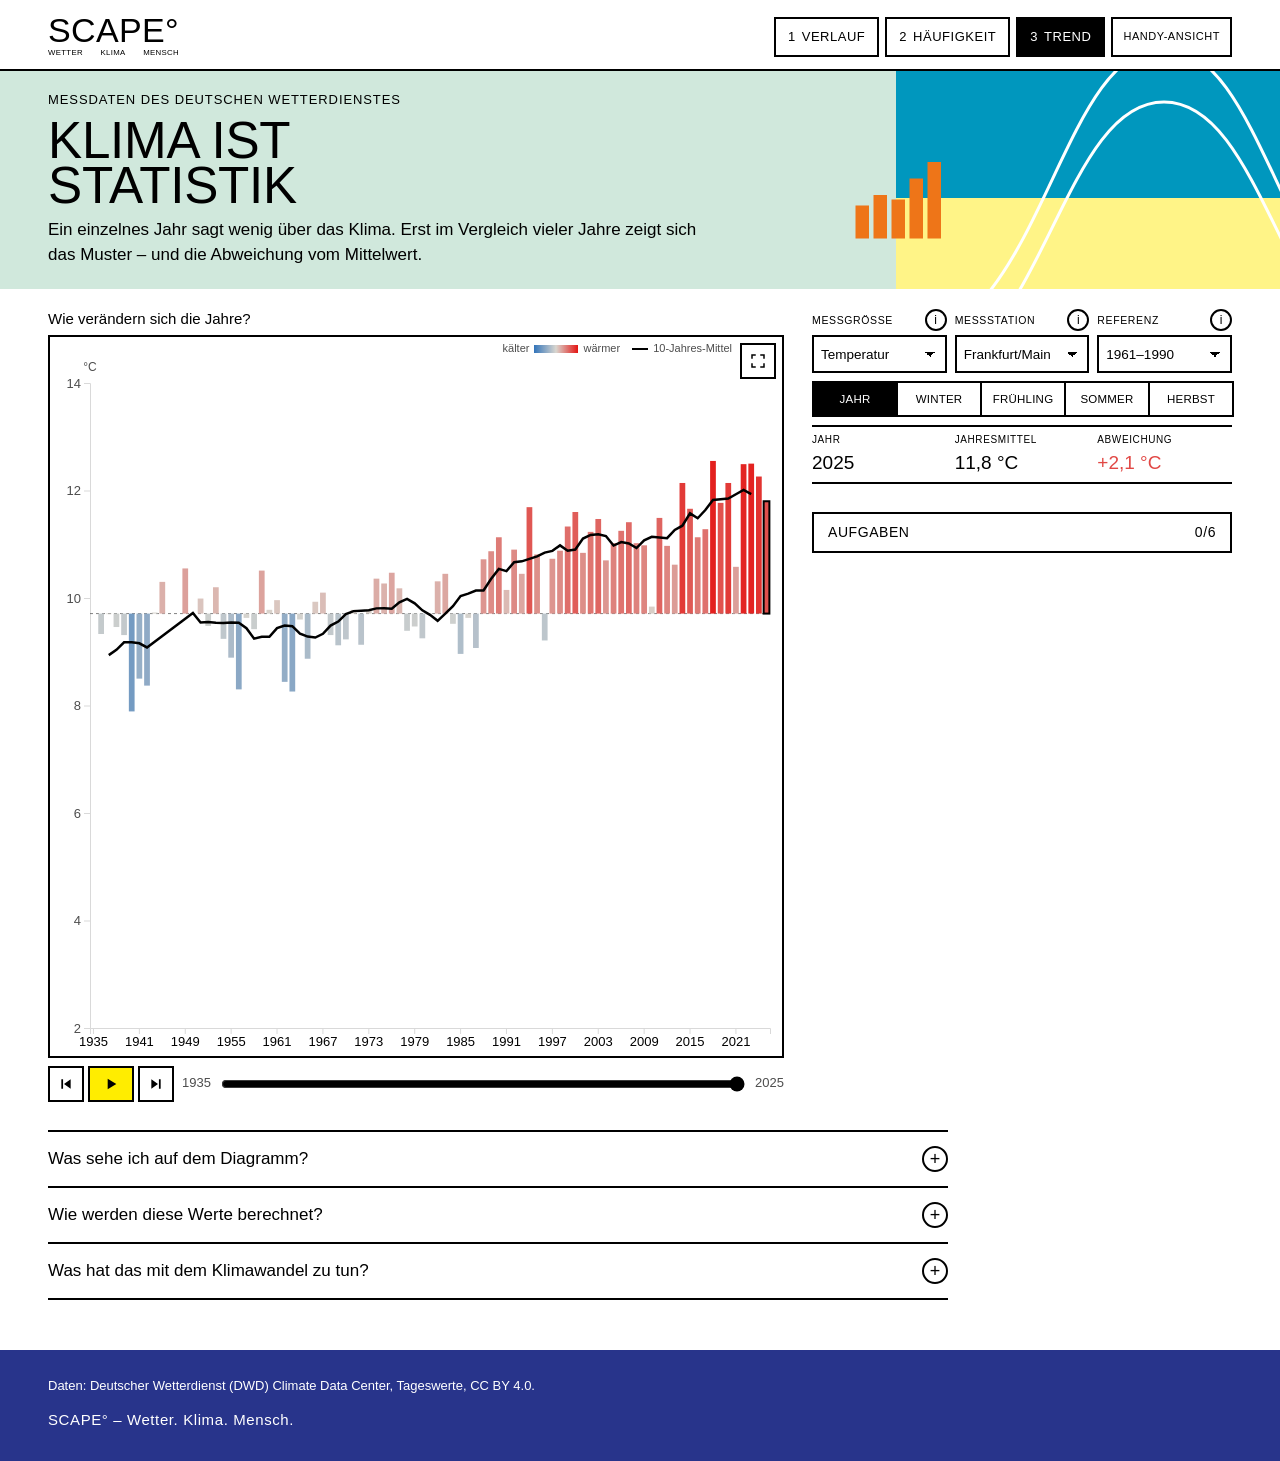
==== commit 0f9c1d62: "One page, three views: Verlauf, Häufigkeit, Trend The two pages become one (index.html) with three v" ====
--- a/docs/trend.html
+++ b/docs/trend.html
@@ -2,159 +2,14 @@
 <html lang="de">
 <head>
 <meta charset="UTF-8">
-<meta name="viewport" content="width=device-width, initial-scale=1, viewport-fit=cover">
-<title data-t="trend.pageTitle">Klimatrend</title>
-<meta name="description" content="">
-<!-- Structure only. Design: theme/ · texts: content/texts.de.js · layout: css/ · behaviour: js/ -->
-<script src="js/view.js" data-app="klimastatistik"></script>
-<link rel="stylesheet" href="theme/theme.css">
-<link rel="stylesheet" href="css/kit.css">
-<link rel="stylesheet" href="css/app.css">
+<meta name="viewport" content="width=device-width, initial-scale=1">
+<title>Klima ist Statistik – Trend</title>
+<!-- Old address of the former "Klimatrend" page: forwards to the Trend view of index.html. -->
+<meta http-equiv="refresh" content="0; url=index.html#trend">
+<link rel="canonical" href="index.html#trend">
+<script>location.replace('index.html#trend');</script>
 </head>
 <body>
-
-<header class="top">
-  <a class="logo" href="index.html" data-brand="logo"></a>
-  <div class="top-right">
-    <nav class="nav" data-t-aria="nav.ariaLabel">
-      <a href="index.html"><span class="num">1</span><span data-t="nav.daily"></span></a>
-      <a href="trend.html" aria-current="page"><span class="num">2</span><span data-t="nav.trend"></span></a>
-    </nav>
-    <button type="button" class="view-toggle"></button>
-  </div>
-</header>
-
-<div class="poster small">
-  <div class="f f1"></div><div class="f f2"></div><div class="f f3"></div>
-  <svg class="l2" viewBox="0 0 120 120" aria-hidden="true">
-    <path d="M4,114 C30,114 38,20 60,20 C82,20 90,114 116,114 Z" fill="currentColor"/>
-  </svg>
-  <svg class="l3" viewBox="0 0 400 400" aria-hidden="true">
-    <path d="M0,330 C90,330 110,110 170,110 C230,110 250,330 340,330"/>
-    <path d="M60,330 C150,330 170,90 230,90 C290,90 310,330 400,330"/>
-  </svg>
-  <div class="poster-text">
-    <p class="kicker" data-t="trend.kicker"></p>
-    <h1 class="headline" data-t-html="trend.headline"></h1>
-    <p class="lead" data-t="trend.lead"></p>
-  </div>
-</div>
-
-<main class="page">
-  <div class="lab">
-    <div class="lab-pre">
-      <div class="pickers">
-        <div class="pick">
-          <div class="pick-head">
-            <label for="trend-variable-select" class="section-label" data-t="pickers.variable"></label>
-            <button type="button" class="info" aria-controls="variable-note" data-t-aria="pickers.variableInfoAria"></button>
-          </div>
-          <select id="trend-variable-select" class="select">
-            <option value="temperature" data-t="variables.temperature.label"></option>
-            <option value="precipitation" data-t="variables.precipitation.label"></option>
-            <option value="sunshine" data-t="variables.sunshine.label"></option>
-          </select>
-        </div>
-        <div class="pick">
-          <div class="pick-head">
-            <label for="trend-station-select" class="section-label" data-t="pickers.station"></label>
-            <button type="button" class="info" aria-controls="station-note" data-t-aria="pickers.stationInfoAria"></button>
-          </div>
-          <select id="trend-station-select" class="select"></select>
-        </div>
-        <div class="pick">
-          <div class="pick-head">
-            <label for="trend-period-select" class="section-label" data-t="common.referencePeriodShort"></label>
-            <button type="button" class="info" aria-controls="period-note" data-t-aria="common.periodInfoAria"></button>
-          </div>
-          <select id="trend-period-select" class="select"></select>
-        </div>
-      </div>
-      <div class="info-note" id="variable-note" hidden></div>
-      <div class="info-note" id="station-note" hidden></div>
-      <div class="info-note" id="period-note" hidden data-t-html="common.periodInfo"></div>
-
-      <div class="seg-row">
-        <div class="seg" id="trend-mode-toggle" role="group" data-t-aria="trend.viewLabel"></div>
-      </div>
-      <div class="seg-row" id="dist-season-group">
-        <div class="seg" id="dist-season-toggle" role="group" data-t-aria="trend.seasonLabel"></div>
-      </div>
-    </div>
-
-    <div class="lab-stage">
-      <div class="stage-frame chart-frame" id="stage-frame">
-        <div class="chart-pane" id="trend-annual-wrap">
-          <svg id="trend-chart" class="chart" role="img"></svg>
-        </div>
-        <div class="chart-pane" id="trend-distribution-wrap" hidden>
-          <div class="distribution-year-badge">
-            <div class="badge-top">
-              <span class="num" id="distribution-year">–</span>
-              <span class="sub" id="distribution-station-label"></span>
-            </div>
-            <span class="dev" id="distribution-dev"></span>
-          </div>
-          <svg id="distribution-chart" class="chart" role="img"></svg>
-        </div>
-        <div id="trend-tooltip" class="tooltip" hidden></div>
-        <p class="load-error" id="load-error" hidden data-t="loadError"></p>
-      </div>
-      <div class="timeline" id="dist-timeline-wrap" hidden>
-        <span class="transport">
-          <button type="button" class="tool" id="dist-prev-btn" data-t-aria="timeline.prevAria"><svg viewBox="0 0 24 24" aria-hidden="true"><path d="M5 5h2.6v14H5zM19 5l-10 7 10 7z"/></svg></button>
-          <button type="button" class="tool play pulse" id="dist-play-btn" data-t-aria="timeline.playAria">
-            <svg class="i-play" viewBox="0 0 24 24" aria-hidden="true"><path d="M7 4l13 8-13 8V4z"/></svg>
-            <svg class="i-stop" viewBox="0 0 24 24" aria-hidden="true"><rect x="6" y="6" width="12" height="12"/></svg>
-          </button>
-          <button type="button" class="tool" id="dist-next-btn" data-t-aria="timeline.nextAria"><svg viewBox="0 0 24 24" aria-hidden="true"><path d="M16.4 5H19v14h-2.6zM5 5l10 7-10 7z"/></svg></button>
-        </span>
-        <span class="year-bound" id="dist-year-start">–</span>
-        <input type="range" id="dist-year-slider" class="year-slider" min="0" max="0" value="0" step="1" data-t-aria="timeline.sliderAria">
-        <span class="year-bound" id="dist-year-end">–</span>
-      </div>
-    </div>
-
-    <div class="lab-post">
-      <button type="button" class="btn tasks-open" id="tasks-open" aria-haspopup="dialog" aria-controls="tasks-dialog">
-        <span data-t="quiz.open"></span> <span class="quiz-progress" id="quiz-progress"></span>
-      </button>
-    </div>
-  </div>
-
-  <dialog class="quiz-dialog" id="tasks-dialog" aria-labelledby="tasks-title">
-    <div class="quiz-head">
-      <h2 id="tasks-title" data-t="quiz.title"></h2>
-      <button type="button" class="quiz-close" id="tasks-close" data-t-aria="quiz.closeAria">&times;</button>
-    </div>
-    <p class="quiz-intro" data-t="quiz.intro"></p>
-    <ol class="quiz" id="quiz"></ol>
-  </dialog>
-
-  <div class="topics">
-    <details class="topic"><summary data-t="common.topics.chartTitle"></summary><div class="topic-body" id="topic-chart"></div></details>
-    <details class="topic"><summary data-t="common.topics.calcTitle"></summary><div class="topic-body" id="topic-calc"></div></details>
-    <details class="topic"><summary data-t="common.topics.climateTitle"></summary><div class="topic-body" id="topic-climate"></div></details>
-  </div>
-
-  <div class="next-part back"><a class="btn" href="index.html" data-t="trend.back"></a></div>
-</main>
-
-<footer class="foot">
-  <p class="sources" data-t="sources"></p>
-  <p class="brand-line" data-brand="line"></p>
-</footer>
-
-<script src="theme/theme.js"></script>
-<script src="content/texts.de.js"></script>
-<script src="js/texts.js"></script>
-<script src="js/brand.js"></script>
-<script src="js/kit.js"></script>
-<script src="js/vendor/d3.v7.min.js"></script>
-<script src="js/shared.js"></script>
-<script src="js/variable-config.js"></script>
-<script src="js/annual-trend-plot.js"></script>
-<script src="js/distribution-plot.js"></script>
-<script src="js/trend.js"></script>
+<p><a href="index.html#trend">Klima ist Statistik – Trend</a></p>
 </body>
 </html>
